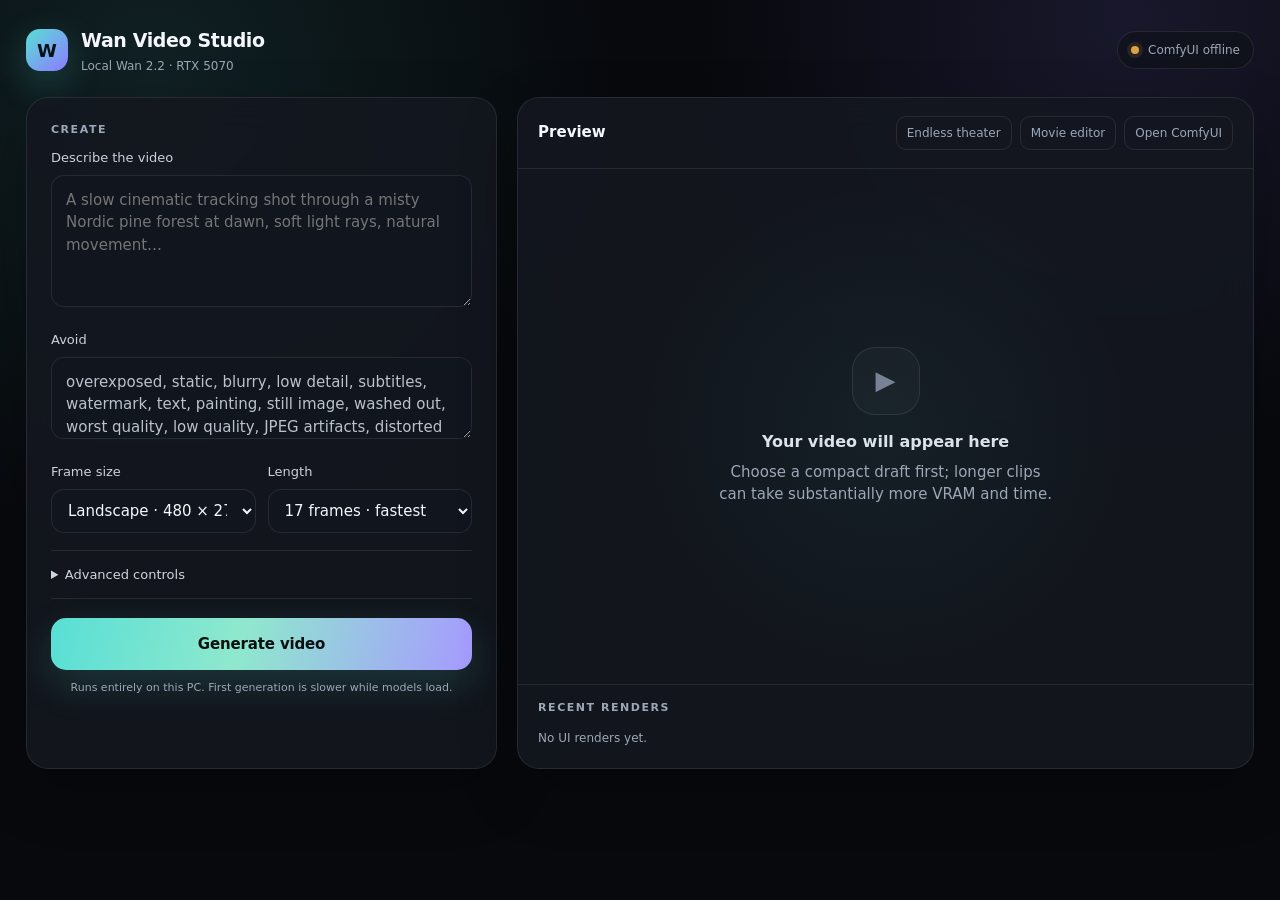
==== static/index.html @ ca015063 "Prepare Wan Video Studio for GitHub" ====
<!doctype html>
<html lang="en">
<head>
  <meta charset="utf-8">
  <meta name="viewport" content="width=device-width, initial-scale=1">
  <title>Wan Video Studio</title>
  <style>
    :root {
      color-scheme: dark;
      --bg: #07090d;
      --panel: rgba(20, 24, 32, .86);
      --panel-2: #11151d;
      --line: rgba(255,255,255,.09);
      --text: #f4f7fb;
      --muted: #9ca7b7;
      --cyan: #58dfd5;
      --purple: #8d7cff;
      --danger: #ff6f7d;
      --radius: 22px;
    }
    * { box-sizing: border-box; }
    body {
      margin: 0;
      min-height: 100vh;
      background:
        radial-gradient(circle at 12% 8%, rgba(88,223,213,.11), transparent 29rem),
        radial-gradient(circle at 88% 2%, rgba(141,124,255,.13), transparent 27rem),
        var(--bg);
      color: var(--text);
      font: 15px/1.5 Inter, ui-sans-serif, system-ui, -apple-system, BlinkMacSystemFont, "Segoe UI", sans-serif;
    }
    button, textarea, input, select { font: inherit; }
    .shell { max-width: 1400px; margin: 0 auto; padding: 26px; }
    header { display: flex; justify-content: space-between; align-items: center; gap: 20px; margin-bottom: 22px; }
    .brand { display: flex; align-items: center; gap: 13px; }
    .mark {
      width: 42px; height: 42px; border-radius: 14px;
      background: linear-gradient(135deg, var(--cyan), var(--purple));
      box-shadow: 0 12px 36px rgba(88,223,213,.22);
      display: grid; place-items: center; color: #071014; font-weight: 900; font-size: 18px;
    }
    h1 { font-size: 19px; margin: 0; letter-spacing: -.02em; }
    .subtitle { color: var(--muted); font-size: 12px; margin-top: 2px; }
    .status { display: flex; align-items: center; gap: 9px; padding: 9px 13px; border: 1px solid var(--line); background: rgba(15,18,25,.7); border-radius: 999px; color: var(--muted); font-size: 12px; }
    .dot { width: 8px; height: 8px; border-radius: 50%; background: #d9a441; box-shadow: 0 0 0 4px rgba(217,164,65,.12); }
    .status.ready .dot { background: var(--cyan); box-shadow: 0 0 0 4px rgba(88,223,213,.12); }
    .grid { display: grid; grid-template-columns: minmax(320px, .78fr) minmax(480px, 1.22fr); gap: 20px; }
    .card { border: 1px solid var(--line); background: var(--panel); backdrop-filter: blur(18px); border-radius: var(--radius); box-shadow: 0 22px 60px rgba(0,0,0,.24); }
    .controls { padding: 24px; }
    .section-label { color: var(--muted); font-size: 11px; text-transform: uppercase; letter-spacing: .14em; font-weight: 700; margin-bottom: 10px; }
    label { display: block; color: #cbd2dc; font-size: 13px; margin-bottom: 7px; }
    textarea, input, select {
      width: 100%; color: var(--text); background: var(--panel-2); border: 1px solid var(--line); border-radius: 13px; outline: none; transition: border .18s, box-shadow .18s;
    }
    textarea:focus, input:focus, select:focus { border-color: rgba(88,223,213,.65); box-shadow: 0 0 0 3px rgba(88,223,213,.08); }
    textarea { resize: vertical; min-height: 132px; padding: 13px 14px; }
    textarea.negative { min-height: 82px; color: #bac2ce; }
    input, select { height: 44px; padding: 0 12px; }
    .field { margin-bottom: 17px; }
    .two { display: grid; grid-template-columns: 1fr 1fr; gap: 12px; }
    .three { display: grid; grid-template-columns: repeat(3, 1fr); gap: 10px; }
    details { margin: 2px 0 19px; border-top: 1px solid var(--line); border-bottom: 1px solid var(--line); padding: 14px 0; }
    summary { color: #cfd6df; cursor: pointer; user-select: none; font-size: 13px; }
    details .advanced { padding-top: 15px; }
    .seed-wrap { display: grid; grid-template-columns: 1fr auto; gap: 8px; }
    .icon-button { border: 1px solid var(--line); background: var(--panel-2); color: var(--muted); border-radius: 12px; padding: 0 13px; cursor: pointer; }
    .generate {
      width: 100%; height: 52px; border: 0; border-radius: 15px; cursor: pointer; color: #071011; font-weight: 800; letter-spacing: -.01em;
      background: linear-gradient(105deg, var(--cyan), #8fe8cd 45%, #a69aff);
      box-shadow: 0 14px 38px rgba(88,223,213,.17); transition: transform .15s, opacity .15s;
    }
    .generate:hover { transform: translateY(-1px); }
    .generate:disabled { cursor: wait; opacity: .55; transform: none; }
    .hint { color: var(--muted); font-size: 11px; text-align: center; margin: 10px 0 0; }
    .stage { min-height: 672px; display: flex; flex-direction: column; overflow: hidden; }
    .stage-head { display: flex; align-items: center; justify-content: space-between; padding: 18px 20px; border-bottom: 1px solid var(--line); }
    .stage-title { font-weight: 700; }
    .stage-actions { display: flex; gap: 8px; }
    .ghost { border: 1px solid var(--line); background: transparent; color: var(--muted); border-radius: 10px; padding: 7px 10px; cursor: pointer; text-decoration: none; font-size: 12px; }
    .viewer { flex: 1; min-height: 460px; display: grid; place-items: center; padding: 24px; position: relative; background: radial-gradient(circle at center, rgba(88,223,213,.055), transparent 55%); }
    video { display: none; max-width: 100%; max-height: 540px; border-radius: 16px; background: #000; box-shadow: 0 20px 60px rgba(0,0,0,.48); }
    .empty { max-width: 340px; text-align: center; color: var(--muted); }
    .empty-icon { width: 68px; height: 68px; margin: 0 auto 15px; border-radius: 23px; display: grid; place-items: center; border: 1px solid var(--line); background: rgba(255,255,255,.025); font-size: 26px; color: #778294; }
    .empty strong { display: block; color: #dce2ea; font-size: 16px; margin-bottom: 7px; }
    .progress-panel { display: none; width: min(430px, 92%); }
    .progress-title { display: flex; justify-content: space-between; gap: 15px; margin-bottom: 11px; font-weight: 650; }
    .bar { height: 7px; background: rgba(255,255,255,.07); border-radius: 99px; overflow: hidden; }
    .bar > span { display: block; height: 100%; width: 7%; background: linear-gradient(90deg,var(--cyan),var(--purple)); border-radius: inherit; transition: width .35s; }
    .progress-copy { color: var(--muted); margin-top: 11px; font-size: 12px; }
    .error { display: none; width: min(520px, 92%); color: #ffd5d9; background: rgba(255,75,94,.09); border: 1px solid rgba(255,111,125,.25); padding: 16px; border-radius: 14px; white-space: pre-wrap; }
    .recent { border-top: 1px solid var(--line); padding: 15px 20px 18px; }
    .recent-row { display: flex; gap: 9px; overflow-x: auto; padding-bottom: 3px; }
    .recent-item { flex: 0 0 auto; max-width: 190px; border: 1px solid var(--line); background: rgba(255,255,255,.025); color: #bfc7d2; border-radius: 10px; padding: 8px 10px; cursor: pointer; font-size: 11px; overflow: hidden; text-overflow: ellipsis; white-space: nowrap; }
    .toast { position: fixed; right: 22px; bottom: 22px; max-width: 360px; padding: 12px 15px; border: 1px solid var(--line); border-radius: 12px; background: #161b24; box-shadow: 0 18px 60px #0008; transform: translateY(120px); opacity: 0; transition: .25s; }
    .toast.show { transform: translateY(0); opacity: 1; }
    @media (max-width: 900px) { .grid { grid-template-columns: 1fr; } .stage { min-height: 560px; } }
    @media (max-width: 560px) { .shell { padding: 16px; } header { align-items: flex-start; } .status { max-width: 48%; } .two, .three { grid-template-columns: 1fr; } .controls { padding: 19px; } }
  </style>
</head>
<body>
  <div class="shell">
    <header>
      <div class="brand">
        <div class="mark">W</div>
        <div><h1>Wan Video Studio</h1><div class="subtitle">Local Wan 2.2 · RTX 5070</div></div>
      </div>
      <div class="status" id="status"><span class="dot"></span><span id="statusText">Connecting…</span></div>
    </header>

    <main class="grid">
      <form class="card controls" id="form">
        <div class="section-label">Create</div>
        <div class="field">
          <label for="prompt">Describe the video</label>
          <textarea id="prompt" required placeholder="A slow cinematic tracking shot through a misty Nordic pine forest at dawn, soft light rays, natural movement…"></textarea>
        </div>
        <div class="field">
          <label for="negative">Avoid</label>
          <textarea class="negative" id="negative">overexposed, static, blurry, low detail, subtitles, watermark, text, painting, still image, washed out, worst quality, low quality, JPEG artifacts, distorted hands, malformed fingers, deformed face, fused limbs, cluttered background, NSFW</textarea>
        </div>
        <div class="two field">
          <div><label for="preset">Frame size</label><select id="preset">
            <option value="480x272">Landscape · 480 × 272</option>
            <option value="272x480">Portrait · 272 × 480</option>
            <option value="512x288">Landscape+ · 512 × 288</option>
            <option value="288x512">Portrait+ · 288 × 512</option>
            <option value="640x368">HD draft · 640 × 368</option>
            <option value="368x640">Portrait HD · 368 × 640</option>
            <option value="640x640">Square · 640 × 640</option>
          </select></div>
          <div><label for="frames">Length</label><select id="frames">
            <option value="17">17 frames · fastest</option>
            <option value="33">33 frames</option>
            <option value="49">49 frames</option>
            <option value="81">81 frames · slowest</option>
          </select></div>
        </div>
        <details>
          <summary>Advanced controls</summary>
          <div class="advanced">
            <div class="two">
              <div class="field"><label for="fps">Playback FPS</label><input id="fps" type="number" value="16" min="8" max="30"></div>
              <div class="field"><label for="seed">Seed</label><div class="seed-wrap"><input id="seed" type="number" value="-1" min="-1"><button class="icon-button" id="randomSeed" type="button" title="Use random seed">↻</button></div></div>
            </div>
            <div class="hint" style="text-align:left">The tested 4-step LightX2V sampling settings stay fixed for stability.</div>
          </div>
        </details>
        <button class="generate" id="generate" type="submit">Generate video</button>
        <p class="hint">Runs entirely on this PC. First generation is slower while models load.</p>
      </form>

      <section class="card stage">
        <div class="stage-head">
          <div class="stage-title">Preview</div>
          <div class="stage-actions"><a class="ghost" href="/theater">Endless theater</a><a class="ghost" href="/movie">Movie editor</a><a class="ghost" id="download" hidden download>Download</a><a class="ghost" href="http://127.0.0.1:8188" target="_blank">Open ComfyUI</a></div>
        </div>
        <div class="viewer">
          <div class="empty" id="empty"><div class="empty-icon">▶</div><strong>Your video will appear here</strong>Choose a compact draft first; longer clips can take substantially more VRAM and time.</div>
          <div class="progress-panel" id="progressPanel"><div class="progress-title"><span id="progressTitle">Preparing ComfyUI</span><span id="progressPercent">—</span></div><div class="bar"><span id="progressBar"></span></div><div class="progress-copy" id="progressCopy">Starting the local generation service…</div></div>
          <div class="error" id="error"></div>
          <video id="video" controls playsinline></video>
        </div>
        <div class="recent"><div class="section-label">Recent renders</div><div class="recent-row" id="recent"><span class="subtitle">No UI renders yet.</span></div></div>
      </section>
    </main>
  </div>
  <div class="toast" id="toast"></div>

  <script>
    const $ = id => document.getElementById(id);
    const clientId = crypto.randomUUID();
    let busy = false, pollTimer = null, socket = null;

    function toast(message) { const el=$('toast'); el.textContent=message; el.classList.add('show'); setTimeout(()=>el.classList.remove('show'),3000); }
    function setStatus(data) {
      const el=$('status'), text=$('statusText');
      if(data.ready){ el.classList.add('ready'); text.textContent=`${data.device || 'GPU'} · ready`; }
      else { el.classList.remove('ready'); text.textContent=data.starting?'ComfyUI starting…':'ComfyUI offline'; }
    }
    async function status() { try { setStatus(await (await fetch('/api/status')).json()); } catch { setStatus({ready:false}); } }
    function showState(kind) {
      for(const id of ['empty','progressPanel','error','video']) $(id).style.display='none';
      $(kind).style.display = kind==='video'?'block':'block';
    }
    function setProgress(title, copy, percent=null) {
      showState('progressPanel'); $('progressTitle').textContent=title; $('progressCopy').textContent=copy;
      $('progressPercent').textContent=percent==null?'—':`${Math.round(percent)}%`;
      $('progressBar').style.width=`${percent==null?8:Math.max(4,Math.min(100,percent))}%`;
    }
    function fail(message) { busy=false; $('generate').disabled=false; $('generate').textContent='Generate video'; showState('error'); $('error').textContent=message; }
    async function connectProgress(promptId) {
      if(socket) socket.close();
      const config=await (await fetch('/api/config')).json(), comfy=new URL(config.comfy_url);
      comfy.protocol=comfy.protocol==='https:'?'wss:':'ws:';
      comfy.pathname='/ws'; comfy.search=`?clientId=${clientId}`;
      socket = new WebSocket(comfy.toString());
      socket.onmessage = event => {
        if(typeof event.data !== 'string') return;
        const msg=JSON.parse(event.data), data=msg.data || {};
        if(msg.type==='progress' && data.prompt_id===promptId){ const pct=(data.value/data.max)*100; setProgress('Generating frames',`Sampling step ${data.value} of ${data.max}`,pct); }
        if(msg.type==='executing' && data.prompt_id===promptId && data.node){ setProgress('Processing video','Models are running on the RTX 5070…',null); }
        if(msg.type==='execution_error' && data.prompt_id===promptId){ fail(data.exception_message || 'ComfyUI reported an execution error.'); }
      };
    }
    async function pollJob(promptId) {
      clearTimeout(pollTimer);
      try {
        const data=await (await fetch(`/api/jobs/${promptId}`)).json();
        if(data.state==='complete'){
          const videoFile=[...(data.files||[])].reverse().find(f=>/\.(mp4|webm)$/i.test(f.filename));
          if(!videoFile) return fail('Generation completed, but no saved MP4 was reported. Check the ComfyUI output folder.');
          const url=`/api/video?path=${encodeURIComponent(videoFile.path)}`;
          $('video').src=url; $('download').href=url; $('download').hidden=false; showState('video'); $('video').play().catch(()=>{});
          busy=false; $('generate').disabled=false; $('generate').textContent='Generate another'; toast('Video finished and saved'); loadRecent(); return;
        }
        if(data.state==='failed') return fail(data.error?.exception_message || data.error?.exception_type || JSON.stringify(data.error) || 'Generation failed.');
        const label=data.state==='queued'?'Queued':'Generating video';
        setProgress(label, data.state==='queued'?'Waiting for the current ComfyUI job…':'Wan 2.2 is processing this clip…', null);
      } catch(e) { /* temporary startup gap; keep polling */ }
      pollTimer=setTimeout(()=>pollJob(promptId),2000);
    }
    async function generate(event) {
      event.preventDefault(); if(busy) return; busy=true;
      $('generate').disabled=true; $('generate').textContent='Working…'; $('download').hidden=true;
      setProgress('Preparing ComfyUI','Starting or connecting to the local generation service…',null);
      const [width,height]=$('preset').value.split('x').map(Number);
      const payload={prompt:$('prompt').value,negative:$('negative').value,width,height,frames:Number($('frames').value),fps:Number($('fps').value),seed:Number($('seed').value)};
      try {
        const response=await fetch('/api/generate',{method:'POST',headers:{'Content-Type':'application/json','X-Client-ID':clientId},body:JSON.stringify(payload)});
        const data=await response.json(); if(!response.ok) throw new Error(data.error || 'Could not queue the job.');
        $('seed').value=data.seed; connectProgress(data.prompt_id); setProgress('Queued','The generation graph was accepted by ComfyUI.',2); pollJob(data.prompt_id);
      } catch(e) { fail(e.message); }
    }
    async function loadRecent() {
      try {
        const {files}=await (await fetch('/api/recent')).json(), row=$('recent'); row.innerHTML='';
        if(!files.length){ row.innerHTML='<span class="subtitle">No UI renders yet.</span>'; return; }
        files.forEach(file=>{ const b=document.createElement('button'); b.className='recent-item'; b.textContent=file.filename; b.title=file.path; b.onclick=()=>{ const url=`/api/video?path=${encodeURIComponent(file.path)}`; $('video').src=url; $('download').href=url; $('download').hidden=false; showState('video'); }; row.appendChild(b); });
      } catch {}
    }
    $('form').addEventListener('submit',generate);
    $('randomSeed').addEventListener('click',()=>{$('seed').value=-1; toast('Next generation will use a random seed');});
    status(); setInterval(status,5000); loadRecent();
  </script>
</body>
</html>
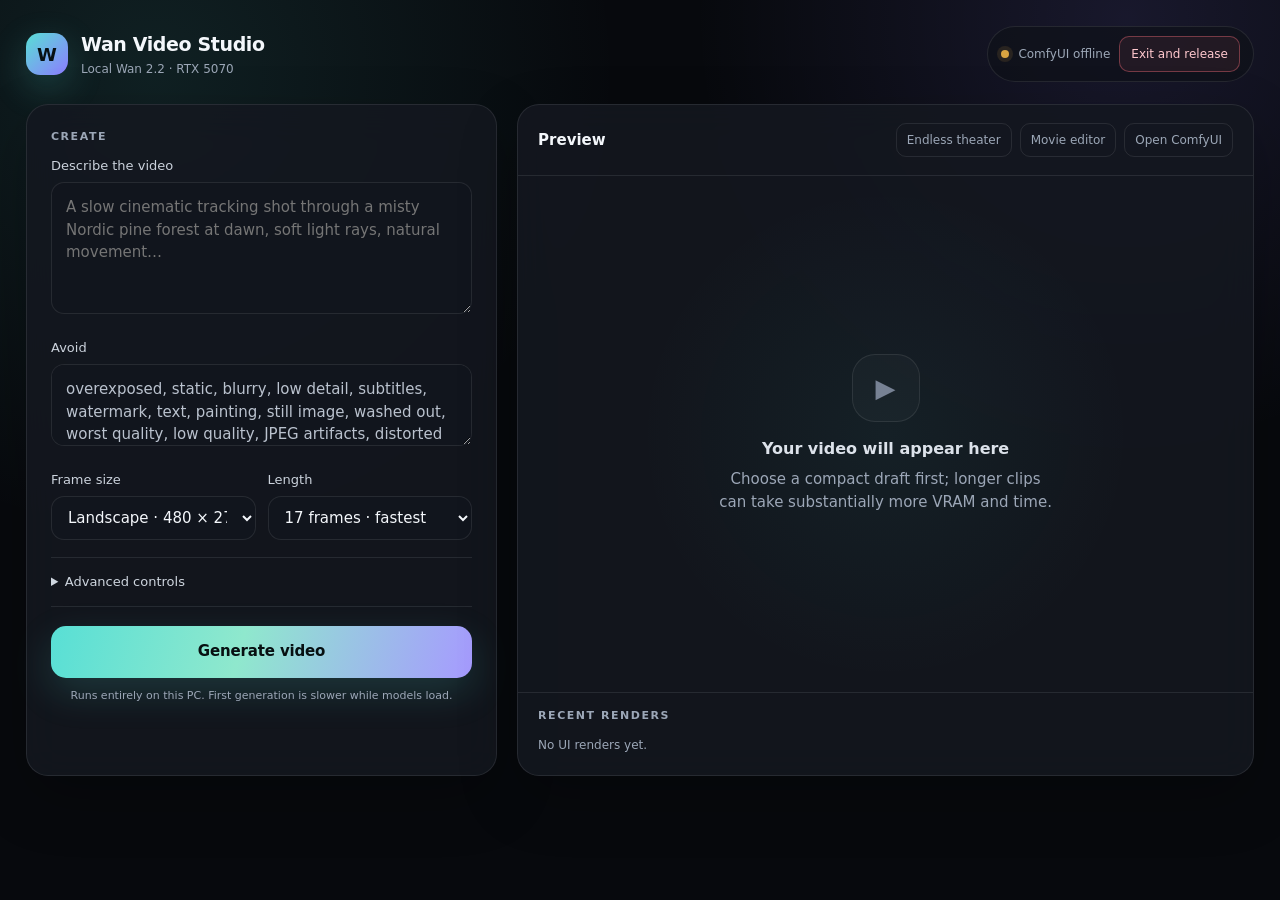
==== commit c1f7f7af: "Add one-click safe app shutdown" ====
--- a/static/index.html
+++ b/static/index.html
@@ -4,6 +4,8 @@
   <meta charset="utf-8">
   <meta name="viewport" content="width=device-width, initial-scale=1">
   <title>Wan Video Studio</title>
+  <link rel="stylesheet" href="/static/app-exit.css">
+  <script src="/static/app-exit.js" defer></script>
   <style>
     :root {
       color-scheme: dark;
--- a/static/app-exit.css
+++ b/static/app-exit.css
@@ -0,0 +1,26 @@
+.app-exit-button {
+  border: 1px solid rgba(255, 111, 125, .38);
+  background: rgba(255, 111, 125, .08);
+  color: #ffc8ce;
+  padding: 8px 11px;
+  border-radius: 10px;
+  cursor: pointer;
+  white-space: nowrap;
+}
+.app-exit-button:hover { background: rgba(255, 111, 125, .15); }
+.app-exit-button:disabled { opacity: .55; cursor: wait; }
+#appExitOverlay {
+  position: fixed;
+  inset: 0;
+  z-index: 10000;
+  display: grid;
+  place-items: center;
+  padding: 24px;
+  background: rgba(4, 6, 10, .94);
+  color: #f4f7fb;
+  text-align: center;
+  font: 15px/1.55 Inter, system-ui, "Segoe UI", sans-serif;
+}
+#appExitOverlay div { max-width: 520px; }
+#appExitOverlay strong { font-size: 20px; }
+#appExitOverlay p { color: #aab4c2; }
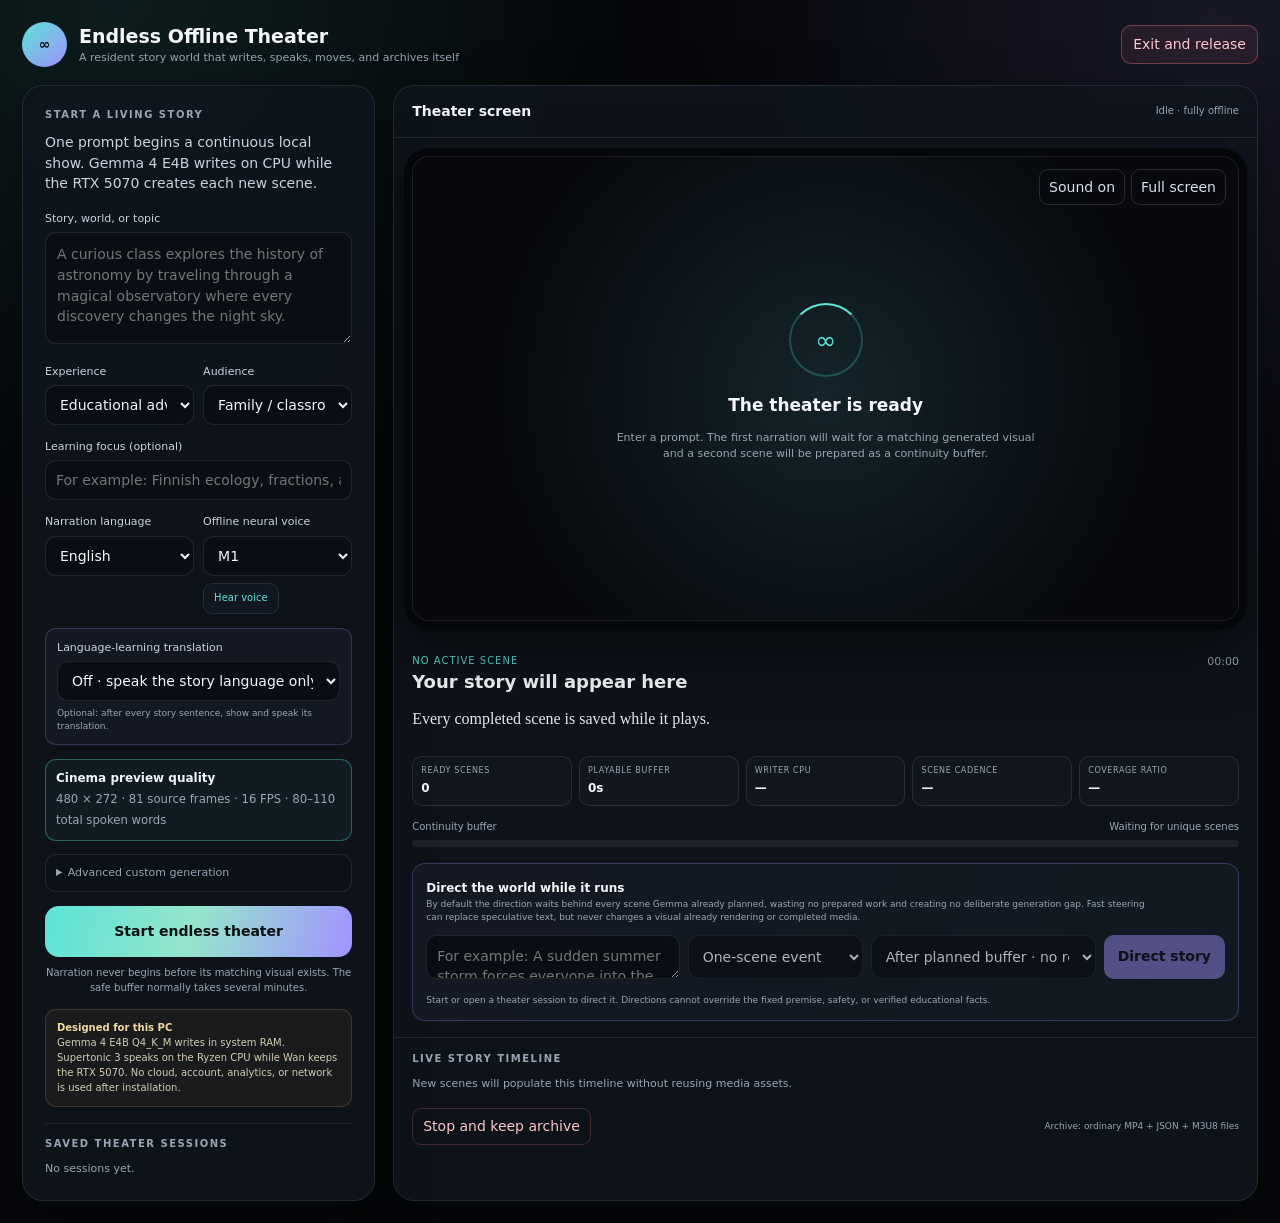
==== commit c64d5753: "refactor: remove legacy routes and serve Endless Theater as index.html" ====
--- a/static/index.html
+++ b/static/index.html
@@ -1,248 +1,99 @@
 <!doctype html>
 <html lang="en">
 <head>
-  <meta charset="utf-8">
-  <meta name="viewport" content="width=device-width, initial-scale=1">
-  <title>Wan Video Studio</title>
+  <meta charset="utf-8"><meta name="viewport" content="width=device-width,initial-scale=1">
+  <title>Endless Offline Theater</title>
   <link rel="stylesheet" href="/static/app-exit.css">
   <script src="/static/app-exit.js" defer></script>
+  <link rel="icon" href="data:image/svg+xml,<svg xmlns='http://www.w3.org/2000/svg' viewBox='0 0 64 64'><rect width='64' height='64' rx='18' fill='%235ce3d6'/><text x='32' y='45' text-anchor='middle' font-size='42'>∞</text></svg>">
   <style>
-    :root {
-      color-scheme: dark;
-      --bg: #07090d;
-      --panel: rgba(20, 24, 32, .86);
-      --panel-2: #11151d;
-      --line: rgba(255,255,255,.09);
-      --text: #f4f7fb;
-      --muted: #9ca7b7;
-      --cyan: #58dfd5;
-      --purple: #8d7cff;
-      --danger: #ff6f7d;
-      --radius: 22px;
-    }
-    * { box-sizing: border-box; }
-    body {
-      margin: 0;
-      min-height: 100vh;
-      background:
-        radial-gradient(circle at 12% 8%, rgba(88,223,213,.11), transparent 29rem),
-        radial-gradient(circle at 88% 2%, rgba(141,124,255,.13), transparent 27rem),
-        var(--bg);
-      color: var(--text);
-      font: 15px/1.5 Inter, ui-sans-serif, system-ui, -apple-system, BlinkMacSystemFont, "Segoe UI", sans-serif;
-    }
-    button, textarea, input, select { font: inherit; }
-    .shell { max-width: 1400px; margin: 0 auto; padding: 26px; }
-    header { display: flex; justify-content: space-between; align-items: center; gap: 20px; margin-bottom: 22px; }
-    .brand { display: flex; align-items: center; gap: 13px; }
-    .mark {
-      width: 42px; height: 42px; border-radius: 14px;
-      background: linear-gradient(135deg, var(--cyan), var(--purple));
-      box-shadow: 0 12px 36px rgba(88,223,213,.22);
-      display: grid; place-items: center; color: #071014; font-weight: 900; font-size: 18px;
-    }
-    h1 { font-size: 19px; margin: 0; letter-spacing: -.02em; }
-    .subtitle { color: var(--muted); font-size: 12px; margin-top: 2px; }
-    .status { display: flex; align-items: center; gap: 9px; padding: 9px 13px; border: 1px solid var(--line); background: rgba(15,18,25,.7); border-radius: 999px; color: var(--muted); font-size: 12px; }
-    .dot { width: 8px; height: 8px; border-radius: 50%; background: #d9a441; box-shadow: 0 0 0 4px rgba(217,164,65,.12); }
-    .status.ready .dot { background: var(--cyan); box-shadow: 0 0 0 4px rgba(88,223,213,.12); }
-    .grid { display: grid; grid-template-columns: minmax(320px, .78fr) minmax(480px, 1.22fr); gap: 20px; }
-    .card { border: 1px solid var(--line); background: var(--panel); backdrop-filter: blur(18px); border-radius: var(--radius); box-shadow: 0 22px 60px rgba(0,0,0,.24); }
-    .controls { padding: 24px; }
-    .section-label { color: var(--muted); font-size: 11px; text-transform: uppercase; letter-spacing: .14em; font-weight: 700; margin-bottom: 10px; }
-    label { display: block; color: #cbd2dc; font-size: 13px; margin-bottom: 7px; }
-    textarea, input, select {
-      width: 100%; color: var(--text); background: var(--panel-2); border: 1px solid var(--line); border-radius: 13px; outline: none; transition: border .18s, box-shadow .18s;
-    }
-    textarea:focus, input:focus, select:focus { border-color: rgba(88,223,213,.65); box-shadow: 0 0 0 3px rgba(88,223,213,.08); }
-    textarea { resize: vertical; min-height: 132px; padding: 13px 14px; }
-    textarea.negative { min-height: 82px; color: #bac2ce; }
-    input, select { height: 44px; padding: 0 12px; }
-    .field { margin-bottom: 17px; }
-    .two { display: grid; grid-template-columns: 1fr 1fr; gap: 12px; }
-    .three { display: grid; grid-template-columns: repeat(3, 1fr); gap: 10px; }
-    details { margin: 2px 0 19px; border-top: 1px solid var(--line); border-bottom: 1px solid var(--line); padding: 14px 0; }
-    summary { color: #cfd6df; cursor: pointer; user-select: none; font-size: 13px; }
-    details .advanced { padding-top: 15px; }
-    .seed-wrap { display: grid; grid-template-columns: 1fr auto; gap: 8px; }
-    .icon-button { border: 1px solid var(--line); background: var(--panel-2); color: var(--muted); border-radius: 12px; padding: 0 13px; cursor: pointer; }
-    .generate {
-      width: 100%; height: 52px; border: 0; border-radius: 15px; cursor: pointer; color: #071011; font-weight: 800; letter-spacing: -.01em;
-      background: linear-gradient(105deg, var(--cyan), #8fe8cd 45%, #a69aff);
-      box-shadow: 0 14px 38px rgba(88,223,213,.17); transition: transform .15s, opacity .15s;
-    }
-    .generate:hover { transform: translateY(-1px); }
-    .generate:disabled { cursor: wait; opacity: .55; transform: none; }
-    .hint { color: var(--muted); font-size: 11px; text-align: center; margin: 10px 0 0; }
-    .stage { min-height: 672px; display: flex; flex-direction: column; overflow: hidden; }
-    .stage-head { display: flex; align-items: center; justify-content: space-between; padding: 18px 20px; border-bottom: 1px solid var(--line); }
-    .stage-title { font-weight: 700; }
-    .stage-actions { display: flex; gap: 8px; }
-    .ghost { border: 1px solid var(--line); background: transparent; color: var(--muted); border-radius: 10px; padding: 7px 10px; cursor: pointer; text-decoration: none; font-size: 12px; }
-    .viewer { flex: 1; min-height: 460px; display: grid; place-items: center; padding: 24px; position: relative; background: radial-gradient(circle at center, rgba(88,223,213,.055), transparent 55%); }
-    video { display: none; max-width: 100%; max-height: 540px; border-radius: 16px; background: #000; box-shadow: 0 20px 60px rgba(0,0,0,.48); }
-    .empty { max-width: 340px; text-align: center; color: var(--muted); }
-    .empty-icon { width: 68px; height: 68px; margin: 0 auto 15px; border-radius: 23px; display: grid; place-items: center; border: 1px solid var(--line); background: rgba(255,255,255,.025); font-size: 26px; color: #778294; }
-    .empty strong { display: block; color: #dce2ea; font-size: 16px; margin-bottom: 7px; }
-    .progress-panel { display: none; width: min(430px, 92%); }
-    .progress-title { display: flex; justify-content: space-between; gap: 15px; margin-bottom: 11px; font-weight: 650; }
-    .bar { height: 7px; background: rgba(255,255,255,.07); border-radius: 99px; overflow: hidden; }
-    .bar > span { display: block; height: 100%; width: 7%; background: linear-gradient(90deg,var(--cyan),var(--purple)); border-radius: inherit; transition: width .35s; }
-    .progress-copy { color: var(--muted); margin-top: 11px; font-size: 12px; }
-    .error { display: none; width: min(520px, 92%); color: #ffd5d9; background: rgba(255,75,94,.09); border: 1px solid rgba(255,111,125,.25); padding: 16px; border-radius: 14px; white-space: pre-wrap; }
-    .recent { border-top: 1px solid var(--line); padding: 15px 20px 18px; }
-    .recent-row { display: flex; gap: 9px; overflow-x: auto; padding-bottom: 3px; }
-    .recent-item { flex: 0 0 auto; max-width: 190px; border: 1px solid var(--line); background: rgba(255,255,255,.025); color: #bfc7d2; border-radius: 10px; padding: 8px 10px; cursor: pointer; font-size: 11px; overflow: hidden; text-overflow: ellipsis; white-space: nowrap; }
-    .toast { position: fixed; right: 22px; bottom: 22px; max-width: 360px; padding: 12px 15px; border: 1px solid var(--line); border-radius: 12px; background: #161b24; box-shadow: 0 18px 60px #0008; transform: translateY(120px); opacity: 0; transition: .25s; }
-    .toast.show { transform: translateY(0); opacity: 1; }
-    @media (max-width: 900px) { .grid { grid-template-columns: 1fr; } .stage { min-height: 560px; } }
-    @media (max-width: 560px) { .shell { padding: 16px; } header { align-items: flex-start; } .status { max-width: 48%; } .two, .three { grid-template-columns: 1fr; } .controls { padding: 19px; } }
+    :root{color-scheme:dark;--bg:#05070a;--panel:#10151de8;--line:#ffffff18;--text:#f4f6f9;--muted:#99a5b4;--cyan:#5ce3d6;--violet:#a293ff;--amber:#f0c46c;--red:#ff7884;--green:#73dfaa}
+    *{box-sizing:border-box}body{margin:0;min-height:100vh;background:radial-gradient(circle at 9% 0,#5ce3d619,transparent 32rem),radial-gradient(circle at 95% 2%,#a293ff1e,transparent 34rem),var(--bg);color:var(--text);font:14px/1.48 Inter,system-ui,"Segoe UI",sans-serif}button,input,textarea,select{font:inherit}.shell{max-width:1540px;margin:auto;padding:22px}.top{display:flex;justify-content:space-between;align-items:center;margin-bottom:18px}.brand{display:flex;align-items:center;gap:12px}.mark{width:45px;height:45px;border-radius:50%;display:grid;place-items:center;background:linear-gradient(135deg,var(--cyan),var(--violet));color:#07100f;font-weight:900}.brand h1{font-size:19px;margin:0}.sub,.muted{color:var(--muted)}.sub{font-size:11px}.nav{display:flex;gap:7px}.nav a,.ghost{border:1px solid var(--line);background:#0a0e14;color:#cad2dc;padding:8px 11px;border-radius:10px;text-decoration:none;cursor:pointer}.layout{display:grid;grid-template-columns:minmax(320px,.58fr) minmax(650px,1.42fr);gap:18px}.card{border:1px solid var(--line);background:var(--panel);border-radius:21px;box-shadow:0 20px 60px #0005}.setup{padding:22px;align-self:start;position:sticky;top:16px}.eyebrow{text-transform:uppercase;letter-spacing:.15em;font-size:10px;color:var(--muted);font-weight:800;margin-bottom:9px}.intro{color:#cbd2dc;margin:0 0 17px}.field{margin-bottom:14px}label{display:block;font-size:11px;color:#ccd3dd;margin-bottom:5px}textarea,input,select{width:100%;border:1px solid var(--line);background:#0a0e14;color:var(--text);border-radius:11px;outline:none}textarea:focus,input:focus,select:focus{border-color:#5ce3d692;box-shadow:0 0 0 3px #5ce3d612}textarea{height:112px;padding:11px;resize:vertical}input,select{height:40px;padding:0 10px}.two{display:grid;grid-template-columns:1fr 1fr;gap:9px}.cinema-default{border:1px solid #5ce3d659;background:#5ce3d60b;border-radius:11px;padding:10px;margin-bottom:13px}.cinema-default b{display:block;font-size:12px}.cinema-default small{color:var(--muted)}details{border:1px solid var(--line);border-radius:11px;padding:10px;margin-bottom:14px;background:#0a0e1480}summary{cursor:pointer;font-size:11px}.advanced-grid{display:grid;grid-template-columns:1fr 1fr;gap:9px;margin-top:11px}.advanced-grid .field{margin:0}.advanced-note{grid-column:1/-1;color:var(--muted);font-size:9px}.start{height:51px;width:100%;border:0;border-radius:14px;background:linear-gradient(105deg,var(--cyan),#95e5cc 48%,var(--violet));color:#06100f;font-weight:900;cursor:pointer}.start:disabled{opacity:.45;cursor:wait}.promise{font-size:10px;color:var(--muted);text-align:center;margin:9px 0 0}.offline{margin-top:14px;padding:11px;border:1px solid #f0c46c2b;background:#f0c46c0c;border-radius:11px;color:#d3cbb6;font-size:10px}.offline b{color:#f3d99e}
+    .theater{overflow:hidden;min-height:760px}.desk{display:flex;justify-content:space-between;align-items:center;padding:15px 18px;border-bottom:1px solid var(--line)}.desk-title{font-weight:800}.machine{font-size:10px;color:var(--muted)}.screen-wrap{padding:18px}.screen{position:relative;aspect-ratio:16/9;max-height:610px;background:#000;border:1px solid #ffffff20;border-radius:17px;overflow:hidden;box-shadow:0 0 0 8px #05070a,0 25px 65px #0009}.screen video{position:absolute;inset:0;width:100%;height:100%;object-fit:contain;background:#000;opacity:0;transition:opacity .35s}.screen video.live{opacity:1}.screen::after{content:"";position:absolute;inset:0;pointer-events:none;background:linear-gradient(90deg,#0003,transparent 10%,transparent 90%,#0003)}.waiting{position:absolute;inset:0;display:grid;place-items:center;text-align:center;padding:28px;background:radial-gradient(circle,#14242a 0,#07090d 68%);z-index:3}.orb{width:74px;height:74px;margin:0 auto 16px;border-radius:50%;border:2px solid #5ce3d63d;border-top-color:var(--cyan);animation:spin 1.7s linear infinite;display:grid;place-items:center}.orb:after{content:"∞";font-size:25px;color:var(--cyan);animation:spin 1.7s linear infinite reverse}.waiting strong{font-size:17px}.waiting p{color:var(--muted);font-size:11px;max-width:430px}.resume-play{display:none;border:0;border-radius:12px;padding:10px 14px;background:var(--cyan);color:#07110f;font-weight:850;cursor:pointer;margin:11px auto}.screen-tools{position:absolute;right:12px;top:12px;z-index:4;display:flex;gap:6px}.screen-tools button{border:1px solid #ffffff22;background:#080b10c9;color:#d9e0e8;border-radius:9px;padding:7px 9px;cursor:pointer}.now{padding:15px 18px 4px}.now-top{display:flex;justify-content:space-between;gap:12px;align-items:flex-start}.now h2{font-size:18px;margin:0}.scene-no{font-size:10px;color:var(--cyan);text-transform:uppercase;letter-spacing:.1em}.narration{font:16px/1.6 Georgia,serif;color:#e6e9ee;margin:11px 0 6px;max-height:105px;overflow:auto}.learning{font-size:11px;color:#c9bc91;padding-left:9px;border-left:2px solid #f0c46c66}.telemetry{display:grid;grid-template-columns:repeat(5,1fr);gap:7px;padding:14px 18px}.metric{border:1px solid var(--line);background:#ffffff05;border-radius:10px;padding:8px}.metric small{display:block;color:var(--muted);font-size:8px;text-transform:uppercase;letter-spacing:.08em}.metric b{font-size:12px}.buffer{padding:0 18px 16px}.buffer-top{display:flex;justify-content:space-between;font-size:10px;color:var(--muted);margin-bottom:5px}.rail{height:7px;background:#ffffff10;border-radius:10px;overflow:hidden}.rail span{display:block;width:0;height:100%;background:linear-gradient(90deg,var(--red),var(--amber),var(--green));transition:width .4s}.queue{border-top:1px solid var(--line);padding:14px 18px 18px}.queue-list{display:flex;gap:7px;overflow:auto;padding-bottom:4px}.scene-chip{min-width:155px;border:1px solid var(--line);background:#ffffff05;border-radius:10px;padding:8px}.scene-chip.current{border-color:#5ce3d66d}.scene-chip b{display:block;font-size:10px}.scene-chip small{color:var(--muted);font-size:9px}.actions{display:flex;justify-content:space-between;align-items:center;gap:10px;margin-top:12px}.danger{border:1px solid #ff78843b;background:transparent;color:#ffc4c9;border-radius:9px;padding:7px 10px;cursor:pointer}.archive{font-size:9px;color:var(--muted)}.recent{margin-top:16px;border-top:1px solid var(--line);padding-top:13px}.recent-list{display:grid;gap:6px}.job{display:flex;justify-content:space-between;align-items:center;gap:8px;border:1px solid var(--line);background:#ffffff05;border-radius:9px;padding:8px}.job b{font-size:10px}.job small{display:block;color:var(--muted);font-size:8px}.job button{border:0;background:none;color:var(--cyan);font-size:9px;cursor:pointer}.toast{position:fixed;right:18px;bottom:18px;background:#171c24;border:1px solid var(--line);padding:10px 13px;border-radius:10px;opacity:0;transform:translateY(60px);transition:.2s}.toast.show{opacity:1;transform:none}@keyframes spin{to{transform:rotate(360deg)}}
+    @media(max-width:1030px){.layout{grid-template-columns:1fr}.setup{position:static}.theater{min-height:600px}}@media(max-width:650px){.shell{padding:12px}.two,.telemetry{grid-template-columns:1fr 1fr}.nav a:nth-child(1){display:none}.setup{padding:17px}.screen-wrap{padding:10px}.now,.telemetry,.buffer,.queue{padding-inline:12px}.narration{font-size:14px}}
+    .voice-test{display:flex;align-items:center;gap:7px;margin-top:7px}.voice-test button{border:1px solid var(--line);background:#111822;color:var(--cyan);border-radius:9px;padding:7px 10px;cursor:pointer;font-size:10px}.voice-test audio{height:30px;max-width:180px}.learning a{color:#f0c46c;margin-left:6px}
+    .language-learning{border:1px solid #a293ff3d;background:#a293ff0a;border-radius:11px;padding:11px}.field-note{display:block;color:var(--muted);font-size:9px;margin-top:6px}.sentence-pair{padding:8px 0;border-bottom:1px solid #ffffff0e}.sentence-pair:last-child{border:0}.sentence-line{display:grid;grid-template-columns:72px 1fr;gap:8px;align-items:start}.sentence-tag{font:700 8px/1.7 Inter,system-ui,sans-serif;text-transform:uppercase;letter-spacing:.08em;color:var(--muted)}.sentence-translation{color:#aeece5;margin-top:3px}.narration.bilingual{max-height:190px}
+    .live-control{margin:0 18px 16px;padding:13px;border:1px solid #a293ff45;background:linear-gradient(120deg,#a293ff0c,#5ce3d608);border-radius:13px}.live-head{display:flex;justify-content:space-between;gap:14px;align-items:start}.live-head b{font-size:12px}.live-head small{display:block;color:var(--muted);font-size:9px;max-width:720px}.live-compose{display:grid;grid-template-columns:minmax(220px,1fr) 175px 225px auto;gap:8px;margin-top:10px}.live-compose textarea{height:44px;min-height:44px;padding:10px}.live-compose select{height:44px}.live-send{border:0;border-radius:10px;padding:0 14px;background:var(--violet);color:#090715;font-weight:850;cursor:pointer}.live-send:disabled{opacity:.45}.directive-list{display:flex;flex-wrap:wrap;gap:6px;margin-top:8px}.directive{display:flex;align-items:center;gap:7px;border:1px solid var(--line);background:#080c12;border-radius:9px;padding:6px 8px;font-size:9px}.directive em{color:var(--cyan);font-style:normal;text-transform:uppercase;letter-spacing:.06em}.directive button{border:0;background:none;color:var(--red);cursor:pointer;padding:0}.live-effect{color:var(--muted);font-size:9px;margin-top:7px}@media(max-width:1100px){.live-compose{grid-template-columns:1fr 1fr}.live-send{height:42px}}@media(max-width:760px){.live-compose{grid-template-columns:1fr}.live-control{margin-inline:12px}}
   </style>
-</head>
 <body>
-  <div class="shell">
-    <header>
-      <div class="brand">
-        <div class="mark">W</div>
-        <div><h1>Wan Video Studio</h1><div class="subtitle">Local Wan 2.2 · RTX 5070</div></div>
-      </div>
-      <div class="status" id="status"><span class="dot"></span><span id="statusText">Connecting…</span></div>
-    </header>
+<div class="shell">
+  <header class="top"><div class="brand"><div class="mark">∞</div><div><h1>Endless Offline Theater</h1><div class="sub">A resident story world that writes, speaks, moves, and archives itself</div></div></div><nav class="nav"></nav></header>
+  <main class="layout">
+    <form class="card setup" id="setup">
+      <div class="eyebrow">Start a living story</div><p class="intro" id="experienceIntro">One prompt begins a continuous local show. Gemma 4 E4B writes on CPU while the RTX 5070 creates each new scene.</p>
+      <div class="field"><label for="prompt" id="promptLabel">Story, world, or topic</label><textarea id="prompt" required placeholder="A curious class explores the history of astronomy by traveling through a magical observatory where every discovery changes the night sky."></textarea></div>
+      <div class="two field"><div><label for="mode">Experience</label><select id="mode"><option value="edutainment" selected>Educational adventure</option><option value="dream">Endless dream</option><option value="interactive">Interactive character show</option><option value="story">Pure story</option><option value="lesson">Story-led lesson</option></select></div><div><label for="audience">Audience</label><select id="audience"><option value="young">Young learners</option><option value="family" selected>Family / classroom</option><option value="teen">Teen</option><option value="adult">Adult</option></select></div></div>
+      <div class="field" id="learningField"><label for="learning">Learning focus (optional)</label><input id="learning" placeholder="For example: Finnish ecology, fractions, ancient Egypt"></div>
+      <div class="two field"><div><label for="language">Narration language</label><select id="language"><option value="en" selected>English</option><option value="fi">Finnish · suomi</option><option value="sv">Swedish · svenska</option><option value="de">German · Deutsch</option><option value="fr">French · français</option><option value="es">Spanish · español</option><option value="it">Italian · italiano</option><option value="pt">Portuguese · português</option><option value="nl">Dutch · Nederlands</option><option value="da">Danish · dansk</option><option value="et">Estonian · eesti</option><option value="lv">Latvian · latviešu</option><option value="lt">Lithuanian · lietuvių</option><option value="pl">Polish · polski</option><option value="cs">Czech · čeština</option><option value="sk">Slovak · slovenčina</option><option value="sl">Slovenian · slovenščina</option><option value="hr">Croatian · hrvatski</option><option value="hu">Hungarian · magyar</option><option value="ro">Romanian · română</option><option value="bg">Bulgarian · български</option><option value="el">Greek · ελληνικά</option><option value="ru">Russian · русский</option><option value="uk">Ukrainian · українська</option><option value="tr">Turkish · Türkçe</option><option value="ar">Arabic · العربية</option><option value="hi">Hindi · हिन्दी</option><option value="id">Indonesian · Bahasa Indonesia</option><option value="vi">Vietnamese · Tiếng Việt</option><option value="ja">Japanese · 日本語</option><option value="ko">Korean · 한국어</option><option value="na">Automatic / other</option></select></div><div><label for="voice">Offline neural voice</label><select id="voice"><option value="M1" selected>M1</option><option value="M2">M2</option><option value="M3">M3</option><option value="M4">M4</option><option value="M5">M5</option><option value="F1">F1</option><option value="F2">F2</option><option value="F3">F3</option><option value="F4">F4</option><option value="F5">F5</option></select><div class="voice-test"><button id="previewVoice" type="button">Hear voice</button><audio id="voiceSample" controls hidden></audio></div></div></div>
+      <div class="field language-learning"><label for="translationLanguage">Language-learning translation</label><select id="translationLanguage"><option value="">Off · speak the story language only</option></select><small class="field-note" id="translationNote">Optional: after every story sentence, show and speak its translation.</small></div>
+      <div class="cinema-default"><b>Cinema preview quality</b><small>480 × 272 · 81 source frames · 16 FPS · 80–110 total spoken words</small></div>
+      <details><summary class="muted">Advanced custom generation</summary><div class="advanced-grid">
+        <div class="field"><label for="qualityWidth">Width</label><input id="qualityWidth" type="number" min="192" max="832" step="16" value="480"></div>
+        <div class="field"><label for="qualityHeight">Height</label><input id="qualityHeight" type="number" min="192" max="832" step="16" value="272"></div>
+        <div class="field"><label for="qualityFrames">Source frames</label><input id="qualityFrames" type="number" min="9" max="81" step="4" value="81"></div>
+        <div class="field"><label for="qualityFps">Playback FPS</label><input id="qualityFps" type="number" min="1" max="60" step="1" value="16"></div>
+        <div class="field"><label for="minWords">Minimum total spoken words</label><input id="minWords" type="number" min="30" max="1200" step="10" value="80"></div>
+        <div class="field"><label for="maxWords">Maximum total spoken words</label><input id="maxWords" type="number" min="30" max="2400" step="10" value="110"></div>
+        <div class="field"><label for="maxSlow">Maximum slow-motion</label><input id="maxSlow" type="number" min="1" max="20" step="0.5" value="8"></div>
+        <div class="field"><label for="contextCompactionScenes">Context compaction interval (scenes)</label><input id="contextCompactionScenes" type="number" min="0" max="200" step="5" value="30"><small class="field-note">0 disables interval compaction. Adaptive GPU refills always compact.</small></div>
+        <div class="field"><label for="seed">World seed (-1 chooses one)</label><input id="seed" type="number" min="-1" value="-1"></div>
+        <div class="advanced-note">Width and height must be multiples of 16. Frames must be 9-81 and follow 4n+1. The word budget is per clip and covers original plus translated speech. Context compaction preserves structured continuity while shortening the rolling summary.</div>
+      </div></details>
+      <button class="start" id="start" type="submit">Start endless theater</button><p class="promise">Narration never begins before its matching visual exists. The safe buffer normally takes several minutes.</p>
+      <div class="offline"><b>Designed for this PC</b><br>Gemma 4 E4B Q4_K_M writes in system RAM. Supertonic 3 speaks on the Ryzen CPU while Wan keeps the RTX 5070. No cloud, account, analytics, or network is used after installation.</div>
+      <section class="recent"><div class="eyebrow">Saved theater sessions</div><div class="recent-list" id="recent"><span class="sub">No sessions yet.</span></div></section>
+    </form>
 
-    <main class="grid">
-      <form class="card controls" id="form">
-        <div class="section-label">Create</div>
-        <div class="field">
-          <label for="prompt">Describe the video</label>
-          <textarea id="prompt" required placeholder="A slow cinematic tracking shot through a misty Nordic pine forest at dawn, soft light rays, natural movement…"></textarea>
-        </div>
-        <div class="field">
-          <label for="negative">Avoid</label>
-          <textarea class="negative" id="negative">overexposed, static, blurry, low detail, subtitles, watermark, text, painting, still image, washed out, worst quality, low quality, JPEG artifacts, distorted hands, malformed fingers, deformed face, fused limbs, cluttered background, NSFW</textarea>
-        </div>
-        <div class="two field">
-          <div><label for="preset">Frame size</label><select id="preset">
-            <option value="480x272">Landscape · 480 × 272</option>
-            <option value="272x480">Portrait · 272 × 480</option>
-            <option value="512x288">Landscape+ · 512 × 288</option>
-            <option value="288x512">Portrait+ · 288 × 512</option>
-            <option value="640x368">HD draft · 640 × 368</option>
-            <option value="368x640">Portrait HD · 368 × 640</option>
-            <option value="640x640">Square · 640 × 640</option>
-          </select></div>
-          <div><label for="frames">Length</label><select id="frames">
-            <option value="17">17 frames · fastest</option>
-            <option value="33">33 frames</option>
-            <option value="49">49 frames</option>
-            <option value="81">81 frames · slowest</option>
-          </select></div>
-        </div>
-        <details>
-          <summary>Advanced controls</summary>
-          <div class="advanced">
-            <div class="two">
-              <div class="field"><label for="fps">Playback FPS</label><input id="fps" type="number" value="16" min="8" max="30"></div>
-              <div class="field"><label for="seed">Seed</label><div class="seed-wrap"><input id="seed" type="number" value="-1" min="-1"><button class="icon-button" id="randomSeed" type="button" title="Use random seed">↻</button></div></div>
-            </div>
-            <div class="hint" style="text-align:left">The tested 4-step LightX2V sampling settings stay fixed for stability.</div>
-          </div>
-        </details>
-        <button class="generate" id="generate" type="submit">Generate video</button>
-        <p class="hint">Runs entirely on this PC. First generation is slower while models load.</p>
-      </form>
-
-      <section class="card stage">
-        <div class="stage-head">
-          <div class="stage-title">Preview</div>
-          <div class="stage-actions"><a class="ghost" href="/theater">Endless theater</a><a class="ghost" href="/movie">Movie editor</a><a class="ghost" id="download" hidden download>Download</a><a class="ghost" href="http://127.0.0.1:8188" target="_blank">Open ComfyUI</a></div>
-        </div>
-        <div class="viewer">
-          <div class="empty" id="empty"><div class="empty-icon">▶</div><strong>Your video will appear here</strong>Choose a compact draft first; longer clips can take substantially more VRAM and time.</div>
-          <div class="progress-panel" id="progressPanel"><div class="progress-title"><span id="progressTitle">Preparing ComfyUI</span><span id="progressPercent">—</span></div><div class="bar"><span id="progressBar"></span></div><div class="progress-copy" id="progressCopy">Starting the local generation service…</div></div>
-          <div class="error" id="error"></div>
-          <video id="video" controls playsinline></video>
-        </div>
-        <div class="recent"><div class="section-label">Recent renders</div><div class="recent-row" id="recent"><span class="subtitle">No UI renders yet.</span></div></div>
-      </section>
-    </main>
-  </div>
-  <div class="toast" id="toast"></div>
-
-  <script>
-    const $ = id => document.getElementById(id);
-    const clientId = crypto.randomUUID();
-    let busy = false, pollTimer = null, socket = null;
-
-    function toast(message) { const el=$('toast'); el.textContent=message; el.classList.add('show'); setTimeout(()=>el.classList.remove('show'),3000); }
-    function setStatus(data) {
-      const el=$('status'), text=$('statusText');
-      if(data.ready){ el.classList.add('ready'); text.textContent=`${data.device || 'GPU'} · ready`; }
-      else { el.classList.remove('ready'); text.textContent=data.starting?'ComfyUI starting…':'ComfyUI offline'; }
-    }
-    async function status() { try { setStatus(await (await fetch('/api/status')).json()); } catch { setStatus({ready:false}); } }
-    function showState(kind) {
-      for(const id of ['empty','progressPanel','error','video']) $(id).style.display='none';
-      $(kind).style.display = kind==='video'?'block':'block';
-    }
-    function setProgress(title, copy, percent=null) {
-      showState('progressPanel'); $('progressTitle').textContent=title; $('progressCopy').textContent=copy;
-      $('progressPercent').textContent=percent==null?'—':`${Math.round(percent)}%`;
-      $('progressBar').style.width=`${percent==null?8:Math.max(4,Math.min(100,percent))}%`;
-    }
-    function fail(message) { busy=false; $('generate').disabled=false; $('generate').textContent='Generate video'; showState('error'); $('error').textContent=message; }
-    async function connectProgress(promptId) {
-      if(socket) socket.close();
-      const config=await (await fetch('/api/config')).json(), comfy=new URL(config.comfy_url);
-      comfy.protocol=comfy.protocol==='https:'?'wss:':'ws:';
-      comfy.pathname='/ws'; comfy.search=`?clientId=${clientId}`;
-      socket = new WebSocket(comfy.toString());
-      socket.onmessage = event => {
-        if(typeof event.data !== 'string') return;
-        const msg=JSON.parse(event.data), data=msg.data || {};
-        if(msg.type==='progress' && data.prompt_id===promptId){ const pct=(data.value/data.max)*100; setProgress('Generating frames',`Sampling step ${data.value} of ${data.max}`,pct); }
-        if(msg.type==='executing' && data.prompt_id===promptId && data.node){ setProgress('Processing video','Models are running on the RTX 5070…',null); }
-        if(msg.type==='execution_error' && data.prompt_id===promptId){ fail(data.exception_message || 'ComfyUI reported an execution error.'); }
-      };
-    }
-    async function pollJob(promptId) {
-      clearTimeout(pollTimer);
-      try {
-        const data=await (await fetch(`/api/jobs/${promptId}`)).json();
-        if(data.state==='complete'){
-          const videoFile=[...(data.files||[])].reverse().find(f=>/\.(mp4|webm)$/i.test(f.filename));
-          if(!videoFile) return fail('Generation completed, but no saved MP4 was reported. Check the ComfyUI output folder.');
-          const url=`/api/video?path=${encodeURIComponent(videoFile.path)}`;
-          $('video').src=url; $('download').href=url; $('download').hidden=false; showState('video'); $('video').play().catch(()=>{});
-          busy=false; $('generate').disabled=false; $('generate').textContent='Generate another'; toast('Video finished and saved'); loadRecent(); return;
-        }
-        if(data.state==='failed') return fail(data.error?.exception_message || data.error?.exception_type || JSON.stringify(data.error) || 'Generation failed.');
-        const label=data.state==='queued'?'Queued':'Generating video';
-        setProgress(label, data.state==='queued'?'Waiting for the current ComfyUI job…':'Wan 2.2 is processing this clip…', null);
-      } catch(e) { /* temporary startup gap; keep polling */ }
-      pollTimer=setTimeout(()=>pollJob(promptId),2000);
-    }
-    async function generate(event) {
-      event.preventDefault(); if(busy) return; busy=true;
-      $('generate').disabled=true; $('generate').textContent='Working…'; $('download').hidden=true;
-      setProgress('Preparing ComfyUI','Starting or connecting to the local generation service…',null);
-      const [width,height]=$('preset').value.split('x').map(Number);
-      const payload={prompt:$('prompt').value,negative:$('negative').value,width,height,frames:Number($('frames').value),fps:Number($('fps').value),seed:Number($('seed').value)};
-      try {
-        const response=await fetch('/api/generate',{method:'POST',headers:{'Content-Type':'application/json','X-Client-ID':clientId},body:JSON.stringify(payload)});
-        const data=await response.json(); if(!response.ok) throw new Error(data.error || 'Could not queue the job.');
-        $('seed').value=data.seed; connectProgress(data.prompt_id); setProgress('Queued','The generation graph was accepted by ComfyUI.',2); pollJob(data.prompt_id);
-      } catch(e) { fail(e.message); }
-    }
-    async function loadRecent() {
-      try {
-        const {files}=await (await fetch('/api/recent')).json(), row=$('recent'); row.innerHTML='';
-        if(!files.length){ row.innerHTML='<span class="subtitle">No UI renders yet.</span>'; return; }
-        files.forEach(file=>{ const b=document.createElement('button'); b.className='recent-item'; b.textContent=file.filename; b.title=file.path; b.onclick=()=>{ const url=`/api/video?path=${encodeURIComponent(file.path)}`; $('video').src=url; $('download').href=url; $('download').hidden=false; showState('video'); }; row.appendChild(b); });
-      } catch {}
-    }
-    $('form').addEventListener('submit',generate);
-    $('randomSeed').addEventListener('click',()=>{$('seed').value=-1; toast('Next generation will use a random seed');});
-    status(); setInterval(status,5000); loadRecent();
-  </script>
-</body>
-</html>
+    <section class="card theater">
+      <div class="desk"><div class="desk-title" id="deskTitle">Theater screen</div><div class="machine" id="machine">Idle · fully offline</div></div>
+      <div class="screen-wrap"><div class="screen" id="screen">
+        <video id="playerA" playsinline preload="auto"></video><video id="playerB" playsinline preload="auto"></video>
+        <div class="screen-tools"><button id="mute" type="button">Sound on</button><button id="fullscreen" type="button">Full screen</button></div>
+        <div class="waiting" id="waiting"><div><div class="orb"></div><strong id="waitTitle">The theater is ready</strong><p id="waitText">Enter a prompt. The first narration will wait for a matching generated visual and a second scene will be prepared as a continuity buffer.</p><button class="resume-play" id="resumePlay" type="button">Begin playback</button></div></div>
+      </div></div>
+      <section class="now"><div class="now-top"><div><div class="scene-no" id="sceneNo">No active scene</div><h2 id="sceneTitle">Your story will appear here</h2></div><span class="sub" id="clock">00:00</span></div><div class="narration" id="narration">Every completed scene is saved while it plays.</div><div class="learning" id="learningPoint" hidden></div></section>
+      <section class="telemetry"><div class="metric"><small>Ready scenes</small><b id="readyCount">0</b></div><div class="metric"><small>Playable buffer</small><b id="bufferTime">0s</b></div><div class="metric"><small>Writer CPU</small><b id="plannerSpeed">—</b></div><div class="metric"><small>Scene cadence</small><b id="productionTime">—</b></div><div class="metric"><small>Coverage ratio</small><b id="coverage">—</b></div></section>
+      <section class="buffer"><div class="buffer-top"><span>Continuity buffer</span><span id="bufferHealth">Waiting for unique scenes</span></div><div class="rail"><span id="bufferBar"></span></div></section>
+      <section class="live-control"><div class="live-head"><div><b id="liveControlTitle">Direct the world while it runs</b><small id="liveControlHelp">By default the direction waits behind every scene Gemma already planned, wasting no prepared work and creating no deliberate generation gap. Fast steering can replace speculative text, but never changes a visual already rendering or completed media.</small></div></div><div class="live-compose"><textarea id="liveText" maxlength="500" disabled placeholder="For example: A sudden summer storm forces everyone into the old lighthouse."></textarea><select id="liveScope" disabled><option value="audience_message" hidden disabled>Chat message to host</option><option value="next_scene">One-scene event</option><option value="persistent">Persistent world rule</option></select><select id="liveDelivery" disabled><option value="after_buffer">After planned buffer · no replan</option><option value="next_unrendered">Next unrendered · replace plans</option></select><button class="live-send" id="liveSend" type="button" disabled>Direct story</button></div><div class="directive-list" id="directiveList"></div><div class="live-effect" id="liveEffect">Start or open a theater session to direct it. Directions cannot override the fixed premise, safety, or verified educational facts.</div></section>
+      <section class="queue"><div class="eyebrow">Live story timeline</div><div class="queue-list" id="queue"><span class="sub">New scenes will populate this timeline without reusing media assets.</span></div><div class="actions"><div><button class="danger" id="stop" type="button" disabled>Stop and keep archive</button><button class="ghost" id="continueStory" type="button" hidden>Continue generating</button></div><div class="archive" id="archive">Archive: ordinary MP4 + JSON + M3U8 files</div></div></section>
+    </section>
+  </main>
+</div><div class="toast" id="toast"></div>
+<script>
+const $=id=>document.getElementById(id);let activeId=null,state=null,pollTimer=null,currentIndex=-1,front='A',playbackStarted=false,userMuted=false,lastSegmentCount=0;
+let directiveRequestInFlight=false;
+const players={A:$('playerA'),B:$('playerB')};
+function toast(text){$('toast').textContent=text;$('toast').classList.add('show');setTimeout(()=>$('toast').classList.remove('show'),2600)}
+function esc(s){const d=document.createElement('div');d.textContent=s??'';return d.innerHTML}
+function fmt(seconds){seconds=Math.max(0,Math.round(seconds||0));const m=Math.floor(seconds/60),s=seconds%60;return m?`${m}m ${s}s`:`${s}s`}
+function mediaUrl(path){return `/api/video?path=${encodeURIComponent(path)}`}
+function populateTranslationLanguages(){const target=$('translationLanguage');[...$('language').options].filter(option=>option.value&&option.value!=='na').forEach(option=>{const copy=document.createElement('option');copy.value=option.value;copy.textContent=option.textContent;target.appendChild(copy)});syncTranslationLanguages()}
+function syncTranslationLanguages(){const source=$('language').value,target=$('translationLanguage');[...target.options].forEach(option=>option.disabled=Boolean(option.value&&option.value===source));if(target.value===source)target.value='';const active=target.options[target.selectedIndex];$('translationNote').textContent=target.value?`Each ${$('language').options[$('language').selectedIndex].textContent} sentence will be shown and spoken first, followed by ${active.textContent}. The total speech budget stays unchanged.`:'Optional: after every story sentence, show and speak its translation.'}
+function syncLiveExperience(mode){const interactive=mode==='interactive',dream=mode==='dream',chat=[...$('liveScope').options].find(option=>option.value==='audience_message'),wasDisabled=chat.disabled;chat.hidden=!interactive;chat.disabled=!interactive;if(interactive&&wasDisabled)$('liveScope').value='audience_message';if(!interactive&&$('liveScope').value==='audience_message')$('liveScope').value='next_scene';$('liveControlTitle').textContent=interactive?'Chat with the character or decide what happens':dream?'Whisper into the dream':'Direct the world while it runs';$('liveControlHelp').textContent=interactive?'Type to the recurring host, decide a later moment, or set a persistent show rule. Delayed chat preserves every prepared scene. The host answers aloud when its reserved scene arrives; language-learning translation remains original then translated.':dream?'Add another image or feeling. It enters as a later association without cancelling prepared scenes or turning the dream into a factual explanation.':'By default the direction waits behind every scene Gemma already planned, wasting no prepared work and creating no deliberate generation gap. Fast steering can replace speculative text, but never changes a visual already rendering or completed media.';$('liveText').placeholder=interactive?'For example: What surprised you most today?':dream?'For example: warm rain': 'For example: A sudden summer storm forces everyone into the old lighthouse.';$('liveSend').textContent=interactive?'Send to character':dream?'Whisper':'Direct story';if(!activeId)$('liveEffect').textContent=dream?'Start a dream to add delayed associations. Whispers never add encyclopedia grounding.':'Start or open a theater session to direct it. Directions cannot override the fixed premise, safety, or verified educational facts.'}
+function syncExperienceSetup(){const mode=$('mode').value,interactive=mode==='interactive',dream=mode==='dream';$('promptLabel').textContent=interactive?'Character, setting, and ongoing activity':dream?'Dream seed · one word is enough':'Story, world, or topic';$('prompt').placeholder=interactive?'A friendly night-shift lighthouse keeper restores old instruments, tells stories about the coast, and lets delayed viewer messages shape the evening.':dream?'Velvet':'A curious class explores the history of astronomy by traveling through a magical observatory where every discovery changes the night sky.';$('experienceIntro').textContent=interactive?'Create a resident on-screen character who keeps living their story and answers delayed text chat in future synchronized scenes.':dream?'Offer a faint pre-sleep cue. Gemma invents the people, places, rules, and unfolding imagery without encyclopedia grounding or factual explanation.':'One prompt begins a continuous local show. Gemma 4 E4B writes on CPU while the RTX 5070 creates each new scene.';$('learningField').hidden=dream;$('learning').disabled=dream;if(dream)$('learning').value='';if(!activeId)syncLiveExperience(mode)}
+function remainingBuffer(){if(!state?.segments?.length)return 0;let total=0;for(let i=Math.max(0,currentIndex);i<state.segments.length;i++)total+=Number(state.segments[i].duration||0);if(currentIndex>=0)total-=players[front].currentTime||0;return Math.max(0,total)}
+function updateBuffer(){const seconds=remainingBuffer(),pct=Math.min(100,seconds/180*100);$('bufferTime').textContent=fmt(seconds);$('bufferBar').style.width=`${pct}%`;$('bufferHealth').textContent=seconds>120?'Protected':seconds>45?'Building safely':seconds>0?'Low — production adapting':'Waiting for unique scenes'}
+function renderNarration(item){const root=$('narration'),pairs=Array.isArray(item.narration_sentences)?item.narration_sentences:[];root.innerHTML='';root.classList.toggle('bilingual',Boolean(item.translation_language&&pairs.length));if(!item.translation_language||!pairs.length){root.textContent=item.narration||'';return}pairs.forEach(pair=>{const block=document.createElement('div');block.className='sentence-pair';const original=document.createElement('div');original.className='sentence-line';original.innerHTML='<span class="sentence-tag">Original</span>';const originalText=document.createElement('span');originalText.textContent=pair.original||'';originalText.lang=item.source_language||'';originalText.dir='auto';original.appendChild(originalText);block.appendChild(original);if(pair.translation){const translation=document.createElement('div');translation.className='sentence-line sentence-translation';translation.innerHTML='<span class="sentence-tag">Translation</span>';const translatedText=document.createElement('span');translatedText.textContent=pair.translation;translatedText.lang=item.translation_language||'';translatedText.dir='auto';translation.appendChild(translatedText);block.appendChild(translation)}root.appendChild(block)})}
+function showScene(index){const item=state.segments[index];if(!item)return;currentIndex=index;$('sceneNo').textContent=`Scene ${item.number} · ${item.motion_repeated?'protected forward/backward coverage':'continuous slow motion'}`;$('sceneTitle').textContent=item.translated_title?`${item.title} · ${item.translated_title}`:item.title;renderNarration(item);const lp=(item.learning_point||'').trim(),source=item.sources?.[0];$('learningPoint').hidden=!lp;$('learningPoint').innerHTML=lp?`<b>Verified offline fact:</b> ${esc(lp)}${source?` <a href="${esc(source.url)}" target="_blank" rel="noreferrer">${esc(source.title)}</a>`:''}`:'';renderQueue()}
+function preloadNext(){const next=currentIndex+1;if(!state?.segments?.[next])return;const back=front==='A'?'B':'A';if(players[back].dataset.number!==String(state.segments[next].number)){players[back].src=mediaUrl(state.segments[next].path);players[back].dataset.number=state.segments[next].number;players[back].load()}}
+async function playIndex(index){if(!state?.segments?.[index])return false;const item=state.segments[index],nextFront=front==='A'?'B':'A',candidate=currentIndex<0?front:nextFront,player=players[candidate];if(player.dataset.number!==String(item.number)){player.src=mediaUrl(item.path);player.dataset.number=item.number;player.load()}player.muted=userMuted;try{await player.play()}catch{$('resumePlay').style.display='block';$('waiting').style.display='grid';$('waitTitle').textContent='Your browser paused the theater';$('waitText').textContent='The first visual and narration are synchronized and ready.';return false}players[front].classList.remove('live');front=candidate;player.classList.add('live');$('waiting').style.display='none';playbackStarted=true;showScene(index);preloadNext();return true}
+async function advance(){const next=currentIndex+1;if(state?.segments?.[next]){await playIndex(next);return}$('waiting').style.display='grid';$('waitTitle').textContent='Protecting story continuity';$('waitText').textContent='The next unique scene is still being made. Playback will resume automatically without reusing an earlier asset.';playbackStarted=false}
+players.A.addEventListener('ended',advance);players.B.addEventListener('ended',advance);players.A.addEventListener('timeupdate',()=>{if(front==='A'){updateBuffer();$('clock').textContent=fmt(players.A.currentTime)}});players.B.addEventListener('timeupdate',()=>{if(front==='B'){updateBuffer();$('clock').textContent=fmt(players.B.currentTime)}});
+function renderQueue(){const root=$('queue');root.innerHTML='';if(!state?.segments?.length){root.innerHTML='<span class="sub">Planning and generation are underway.</span>';return}state.segments.forEach((s,i)=>{const el=document.createElement('div');el.className=`scene-chip ${i===currentIndex?'current':''}`;el.innerHTML=`<b>${s.number}. ${esc(s.title)}</b><small>${fmt(s.duration)} · ${s.motion_repeated?'motion coverage':'slow motion'} · unique asset</small>`;root.appendChild(el)})}
+function renderDirectives(){const root=$('directiveList'),items=(state?.live_directives||[]).filter(item=>['pending','active'].includes(item.status));root.innerHTML='';$('liveText').disabled=!activeId;$('liveScope').disabled=!activeId;$('liveDelivery').disabled=!activeId;$('liveSend').disabled=!activeId;if(!items.length){root.innerHTML='<span class="sub">No pending chat, events, or persistent rules.</span>'}items.forEach(item=>{const el=document.createElement('div');el.className='directive';const kind=document.createElement('em');kind.textContent=item.scope==='audience_message'?'Chat':item.scope==='persistent'?'Persistent':'One scene';const timing=document.createElement('em');timing.textContent=item.first_applied_scene?`since scene ${item.first_applied_scene}`:item.delivery==='after_buffer'?`from scene ${item.activation_scene}`:'fast';const words=document.createElement('span');words.textContent=item.text;const remove=document.createElement('button');remove.type='button';remove.textContent='Remove';remove.title='Remove from future scenes';remove.onclick=()=>removeDirective(item.id);el.append(kind,timing,words,remove);root.appendChild(el)});const scheduled=items.filter(item=>item.delivery==='after_buffer'&&!item.first_applied_scene).map(item=>Number(item.activation_scene||0)).filter(Boolean),delayed=state?.metrics?.live_steering_legacy_delay_through_scene,revised=state?.metrics?.last_live_steering_scene;$('liveEffect').textContent=scheduled.length?`Non-disruptive input queued from scene ${Math.min(...scheduled)}. Existing plans, speech preparation, and rendering continue unchanged.`:delayed?`This older saved buffer has no rollback checkpoint. The input will take effect after scene ${delayed}; completed media remains untouched.`:revised?`Fast steering rebuilt speculative planning from scene ${revised}. A visual already rendering was allowed to finish.`:'Default input waits behind the planned buffer and does not cancel work.'}
+async function submitDirective(){if(!activeId||directiveRequestInFlight)return;const text=$('liveText').value.trim();if(!text){toast('Enter a message or direction');return}const button=$('liveSend'),delivery=$('liveDelivery').value,scope=$('liveScope').value;directiveRequestInFlight=true;button.disabled=true;try{const r=await fetch(`/api/theater/${activeId}/directives`,{method:'POST',headers:{'Content-Type':'application/json'},body:JSON.stringify({text,scope,delivery})}),data=await r.json();if(!r.ok)throw new Error(data.error||'Could not send the input');$('liveText').value='';renderState(data);toast(delivery==='after_buffer'?(scope==='audience_message'?'Chat queued without replacing planned work':'Direction queued without replacing planned work'):'Fast input queued for an unrendered scene')}catch(e){toast(e.message)}finally{directiveRequestInFlight=false;button.disabled=!activeId}}
+async function removeDirective(id){if(!activeId)return;try{const r=await fetch(`/api/theater/${activeId}/directives/${encodeURIComponent(id)}`,{method:'DELETE'}),data=await r.json();if(!r.ok)throw new Error(data.error||'Could not remove the rule');renderState(data);toast('Removed from future unrendered scenes')}catch(e){toast(e.message)}}
+function renderState(next){state=next;activeId=next.id;syncLiveExperience(next.config?.mode);localStorage.setItem('wanTheaterSession',activeId);$('stop').disabled=!['starting','planning','generating','narrating','buffering','running'].includes(next.status);$('continueStory').hidden=!['interrupted','stopped','failed'].includes(next.status);$('start').disabled=!$('stop').disabled;$('deskTitle').textContent=next.title||'Preparing endless story';const writerMode=next.metrics?.writer_mode==='gpu_burst'?'RTX text-buffer burst':next.metrics?.writer_mode==='cpu_sustain'?'CPU writer + RTX visual worker':'local models starting';$('machine').textContent=`${next.status} · ${writerMode}`;$('readyCount').textContent=(next.segments||[]).length;$('plannerSpeed').textContent=next.metrics?.planner_tps?`${next.metrics.planner_tps} tok/s`:'loading';$('productionTime').textContent=next.metrics?.production_ema?fmt(next.metrics.production_ema):'measuring';$('coverage').textContent=next.metrics?.coverage_ratio?`${next.metrics.coverage_ratio}×`:'measuring';$('waitTitle').textContent=next.segments?.length<2?'Building the safe opening buffer':next.message;$('waitText').textContent=next.segments?.length<2?`${next.message} Narration begins after two complete synchronized scenes, preventing an immediate gap.`:next.message;renderQueue();updateBuffer();
+ renderDirectives();
+ if(next.status==='failed'||next.status==='interrupted'||next.status==='stopped'){$('waiting').style.display='grid';$('waitTitle').textContent=next.status==='failed'?'The theater needs attention':'Saved theater paused';$('waitText').textContent=next.message;$('resumePlay').style.display=next.segments?.length?'block':'none';$('start').disabled=false;clearTimeout(pollTimer);loadRecent();return}
+ if(!playbackStarted&&next.segments?.length>=2)playIndex(Math.max(0,currentIndex));else if(playbackStarted&&next.segments?.length>lastSegmentCount)preloadNext();lastSegmentCount=next.segments?.length||0;clearTimeout(pollTimer);pollTimer=setTimeout(()=>poll(activeId),1500)}
+const renderTheaterState=renderState;renderState=function(next){renderTheaterState(next);if(['failed','interrupted'].includes(next.status))$('stop').disabled=false}
+async function poll(id){try{const r=await fetch(`/api/theater/${id}`);if(!r.ok)throw new Error();renderState(await r.json())}catch{pollTimer=setTimeout(()=>poll(id),2500)}}
+async function start(event){event.preventDefault();const quality_settings={width:Number($('qualityWidth').value),height:Number($('qualityHeight').value),frames:Number($('qualityFrames').value),fps:Number($('qualityFps').value),min_words:Number($('minWords').value),max_words:Number($('maxWords').value),max_slow:Number($('maxSlow').value)},payload={prompt:$('prompt').value,learning_focus:$('learning').value,mode:$('mode').value,audience:$('audience').value,language:$('language').value,translation_language:$('translationLanguage').value,voice:$('voice').value,quality_settings,context_compaction_scenes:Number($('contextCompactionScenes').value),seed:Number($('seed').value)};$('start').disabled=true;$('waiting').style.display='grid';$('waitTitle').textContent='Starting the local story engine';$('waitText').textContent='Gemma first builds a short story buffer and releases the RTX GPU for Wan. No narration plays until its matching visual is ready.';try{const r=await fetch('/api/theater',{method:'POST',headers:{'Content-Type':'application/json'},body:JSON.stringify(payload)}),data=await r.json();if(!r.ok)throw new Error(data.error||'Could not start theater.');currentIndex=-1;playbackStarted=false;lastSegmentCount=0;renderState(data);loadRecent()}catch(e){$('start').disabled=false;toast(e.message)}}
+async function previewVoice(){const button=$('previewVoice'),sample=$('voiceSample');button.disabled=true;button.textContent='Rendering…';try{const r=await fetch('/api/theater/voice-preview',{method:'POST',headers:{'Content-Type':'application/json'},body:JSON.stringify({voice:$('voice').value,language:$('language').value})}),data=await r.json();if(!r.ok)throw new Error(data.error||'Voice preview failed');sample.src=`${mediaUrl(data.path)}&v=${Date.now()}`;sample.hidden=false;await sample.play()}catch(e){toast(e.message)}finally{button.disabled=false;button.textContent='Hear voice'}}
+async function stop(){if(!activeId)return;$('stop').disabled=true;try{const r=await fetch(`/api/theater/${activeId}/stop`,{method:'POST'}),data=await r.json();if(!r.ok)throw new Error(data.error||'Could not stop');players.A.pause();players.B.pause();renderState(data);toast('The complete stream archive was kept')}catch(e){$('stop').disabled=false;toast(e.message||'Could not stop and archive')}}
+async function resumeSession(id){const r=await fetch(`/api/theater/${id}/resume`,{method:'POST'}),data=await r.json();if(r.ok){currentIndex=-1;playbackStarted=false;renderState(data)}else toast(data.error||'Could not continue')}
+async function loadRecent(){try{const {sessions}=await(await fetch('/api/theater')).json(),root=$('recent');root.innerHTML='';if(!sessions.length){root.innerHTML='<span class="sub">No sessions yet.</span>';return}sessions.slice(0,8).forEach(s=>{const el=document.createElement('div');el.className='job';el.innerHTML=`<div><b>${esc(s.title||s.config.prompt)}</b><small>${s.status} · ${(s.segments||[]).length} scenes · ${fmt(s.total_duration)}</small></div><button>Open</button>`;el.querySelector('button').onclick=()=>poll(s.id);root.appendChild(el)})}catch{}}
+$('setup').addEventListener('submit',start);$('mode').addEventListener('change',syncExperienceSetup);$('language').addEventListener('change',syncTranslationLanguages);$('translationLanguage').addEventListener('change',syncTranslationLanguages);$('previewVoice').addEventListener('click',previewVoice);$('liveSend').addEventListener('click',submitDirective);$('liveText').addEventListener('keydown',event=>{if((event.ctrlKey||event.metaKey)&&event.key==='Enter')submitDirective()});$('stop').addEventListener('click',stop);$('continueStory').addEventListener('click',()=>resumeSession(activeId));$('resumePlay').addEventListener('click',()=>playIndex(Math.max(0,currentIndex)));$('mute').addEventListener('click',()=>{userMuted=!userMuted;players.A.muted=userMuted;players.B.muted=userMuted;$('mute').textContent=userMuted?'Sound off':'Sound on'});$('fullscreen').addEventListener('click',()=>$('screen').requestFullscreen?.());populateTranslationLanguages();syncExperienceSetup();loadRecent();const remembered=localStorage.getItem('wanTheaterSession');if(remembered)poll(remembered);
+</script>
+</body></html>
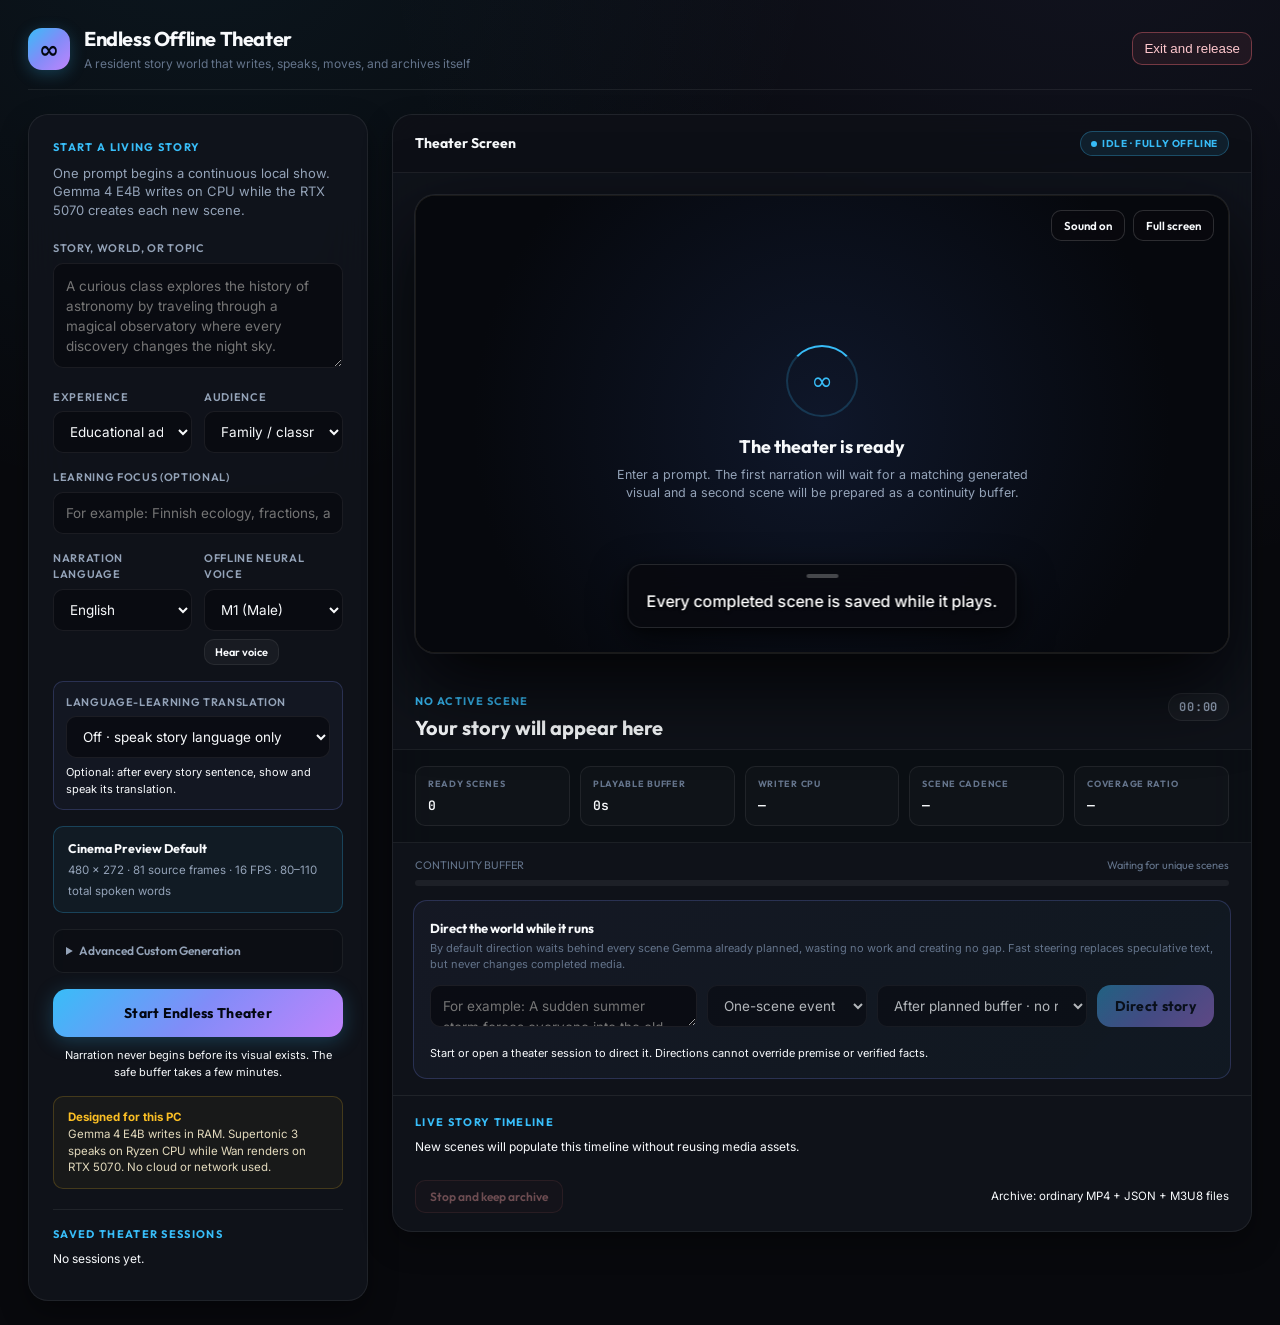
==== commit 9bd6f003: "feat: artist-friendly modular UI architecture with Google minimalist styling and draggable YouTube-s" ====
--- a/static/index.html
+++ b/static/index.html
@@ -1,99 +1,305 @@
 <!doctype html>
 <html lang="en">
 <head>
-  <meta charset="utf-8"><meta name="viewport" content="width=device-width,initial-scale=1">
+  <meta charset="utf-8">
+  <meta name="viewport" content="width=device-width, initial-scale=1">
   <title>Endless Offline Theater</title>
+
+  <!-- Google Fonts: Google Material 3 / Ex-Apple Minimalist Typography -->
+  <link rel="preconnect" href="https://fonts.googleapis.com">
+  <link rel="preconnect" href="https://fonts.gstatic.com" crossorigin>
+  <link href="https://fonts.googleapis.com/css2?family=Inter:wght@400;500;600;700&family=JetBrains+Mono:wght@500;600&family=Outfit:wght@500;600;700;800&display=swap" rel="stylesheet">
+
+  <!-- Modular Artist-Friendly Stylesheets -->
+  <link rel="stylesheet" href="/static/css/index.css">
   <link rel="stylesheet" href="/static/app-exit.css">
-  <script src="/static/app-exit.js" defer></script>
-  <link rel="icon" href="data:image/svg+xml,<svg xmlns='http://www.w3.org/2000/svg' viewBox='0 0 64 64'><rect width='64' height='64' rx='18' fill='%235ce3d6'/><text x='32' y='45' text-anchor='middle' font-size='42'>∞</text></svg>">
-  <style>
-    :root{color-scheme:dark;--bg:#05070a;--panel:#10151de8;--line:#ffffff18;--text:#f4f6f9;--muted:#99a5b4;--cyan:#5ce3d6;--violet:#a293ff;--amber:#f0c46c;--red:#ff7884;--green:#73dfaa}
-    *{box-sizing:border-box}body{margin:0;min-height:100vh;background:radial-gradient(circle at 9% 0,#5ce3d619,transparent 32rem),radial-gradient(circle at 95% 2%,#a293ff1e,transparent 34rem),var(--bg);color:var(--text);font:14px/1.48 Inter,system-ui,"Segoe UI",sans-serif}button,input,textarea,select{font:inherit}.shell{max-width:1540px;margin:auto;padding:22px}.top{display:flex;justify-content:space-between;align-items:center;margin-bottom:18px}.brand{display:flex;align-items:center;gap:12px}.mark{width:45px;height:45px;border-radius:50%;display:grid;place-items:center;background:linear-gradient(135deg,var(--cyan),var(--violet));color:#07100f;font-weight:900}.brand h1{font-size:19px;margin:0}.sub,.muted{color:var(--muted)}.sub{font-size:11px}.nav{display:flex;gap:7px}.nav a,.ghost{border:1px solid var(--line);background:#0a0e14;color:#cad2dc;padding:8px 11px;border-radius:10px;text-decoration:none;cursor:pointer}.layout{display:grid;grid-template-columns:minmax(320px,.58fr) minmax(650px,1.42fr);gap:18px}.card{border:1px solid var(--line);background:var(--panel);border-radius:21px;box-shadow:0 20px 60px #0005}.setup{padding:22px;align-self:start;position:sticky;top:16px}.eyebrow{text-transform:uppercase;letter-spacing:.15em;font-size:10px;color:var(--muted);font-weight:800;margin-bottom:9px}.intro{color:#cbd2dc;margin:0 0 17px}.field{margin-bottom:14px}label{display:block;font-size:11px;color:#ccd3dd;margin-bottom:5px}textarea,input,select{width:100%;border:1px solid var(--line);background:#0a0e14;color:var(--text);border-radius:11px;outline:none}textarea:focus,input:focus,select:focus{border-color:#5ce3d692;box-shadow:0 0 0 3px #5ce3d612}textarea{height:112px;padding:11px;resize:vertical}input,select{height:40px;padding:0 10px}.two{display:grid;grid-template-columns:1fr 1fr;gap:9px}.cinema-default{border:1px solid #5ce3d659;background:#5ce3d60b;border-radius:11px;padding:10px;margin-bottom:13px}.cinema-default b{display:block;font-size:12px}.cinema-default small{color:var(--muted)}details{border:1px solid var(--line);border-radius:11px;padding:10px;margin-bottom:14px;background:#0a0e1480}summary{cursor:pointer;font-size:11px}.advanced-grid{display:grid;grid-template-columns:1fr 1fr;gap:9px;margin-top:11px}.advanced-grid .field{margin:0}.advanced-note{grid-column:1/-1;color:var(--muted);font-size:9px}.start{height:51px;width:100%;border:0;border-radius:14px;background:linear-gradient(105deg,var(--cyan),#95e5cc 48%,var(--violet));color:#06100f;font-weight:900;cursor:pointer}.start:disabled{opacity:.45;cursor:wait}.promise{font-size:10px;color:var(--muted);text-align:center;margin:9px 0 0}.offline{margin-top:14px;padding:11px;border:1px solid #f0c46c2b;background:#f0c46c0c;border-radius:11px;color:#d3cbb6;font-size:10px}.offline b{color:#f3d99e}
-    .theater{overflow:hidden;min-height:760px}.desk{display:flex;justify-content:space-between;align-items:center;padding:15px 18px;border-bottom:1px solid var(--line)}.desk-title{font-weight:800}.machine{font-size:10px;color:var(--muted)}.screen-wrap{padding:18px}.screen{position:relative;aspect-ratio:16/9;max-height:610px;background:#000;border:1px solid #ffffff20;border-radius:17px;overflow:hidden;box-shadow:0 0 0 8px #05070a,0 25px 65px #0009}.screen video{position:absolute;inset:0;width:100%;height:100%;object-fit:contain;background:#000;opacity:0;transition:opacity .35s}.screen video.live{opacity:1}.screen::after{content:"";position:absolute;inset:0;pointer-events:none;background:linear-gradient(90deg,#0003,transparent 10%,transparent 90%,#0003)}.waiting{position:absolute;inset:0;display:grid;place-items:center;text-align:center;padding:28px;background:radial-gradient(circle,#14242a 0,#07090d 68%);z-index:3}.orb{width:74px;height:74px;margin:0 auto 16px;border-radius:50%;border:2px solid #5ce3d63d;border-top-color:var(--cyan);animation:spin 1.7s linear infinite;display:grid;place-items:center}.orb:after{content:"∞";font-size:25px;color:var(--cyan);animation:spin 1.7s linear infinite reverse}.waiting strong{font-size:17px}.waiting p{color:var(--muted);font-size:11px;max-width:430px}.resume-play{display:none;border:0;border-radius:12px;padding:10px 14px;background:var(--cyan);color:#07110f;font-weight:850;cursor:pointer;margin:11px auto}.screen-tools{position:absolute;right:12px;top:12px;z-index:4;display:flex;gap:6px}.screen-tools button{border:1px solid #ffffff22;background:#080b10c9;color:#d9e0e8;border-radius:9px;padding:7px 9px;cursor:pointer}.now{padding:15px 18px 4px}.now-top{display:flex;justify-content:space-between;gap:12px;align-items:flex-start}.now h2{font-size:18px;margin:0}.scene-no{font-size:10px;color:var(--cyan);text-transform:uppercase;letter-spacing:.1em}.narration{font:16px/1.6 Georgia,serif;color:#e6e9ee;margin:11px 0 6px;max-height:105px;overflow:auto}.learning{font-size:11px;color:#c9bc91;padding-left:9px;border-left:2px solid #f0c46c66}.telemetry{display:grid;grid-template-columns:repeat(5,1fr);gap:7px;padding:14px 18px}.metric{border:1px solid var(--line);background:#ffffff05;border-radius:10px;padding:8px}.metric small{display:block;color:var(--muted);font-size:8px;text-transform:uppercase;letter-spacing:.08em}.metric b{font-size:12px}.buffer{padding:0 18px 16px}.buffer-top{display:flex;justify-content:space-between;font-size:10px;color:var(--muted);margin-bottom:5px}.rail{height:7px;background:#ffffff10;border-radius:10px;overflow:hidden}.rail span{display:block;width:0;height:100%;background:linear-gradient(90deg,var(--red),var(--amber),var(--green));transition:width .4s}.queue{border-top:1px solid var(--line);padding:14px 18px 18px}.queue-list{display:flex;gap:7px;overflow:auto;padding-bottom:4px}.scene-chip{min-width:155px;border:1px solid var(--line);background:#ffffff05;border-radius:10px;padding:8px}.scene-chip.current{border-color:#5ce3d66d}.scene-chip b{display:block;font-size:10px}.scene-chip small{color:var(--muted);font-size:9px}.actions{display:flex;justify-content:space-between;align-items:center;gap:10px;margin-top:12px}.danger{border:1px solid #ff78843b;background:transparent;color:#ffc4c9;border-radius:9px;padding:7px 10px;cursor:pointer}.archive{font-size:9px;color:var(--muted)}.recent{margin-top:16px;border-top:1px solid var(--line);padding-top:13px}.recent-list{display:grid;gap:6px}.job{display:flex;justify-content:space-between;align-items:center;gap:8px;border:1px solid var(--line);background:#ffffff05;border-radius:9px;padding:8px}.job b{font-size:10px}.job small{display:block;color:var(--muted);font-size:8px}.job button{border:0;background:none;color:var(--cyan);font-size:9px;cursor:pointer}.toast{position:fixed;right:18px;bottom:18px;background:#171c24;border:1px solid var(--line);padding:10px 13px;border-radius:10px;opacity:0;transform:translateY(60px);transition:.2s}.toast.show{opacity:1;transform:none}@keyframes spin{to{transform:rotate(360deg)}}
-    @media(max-width:1030px){.layout{grid-template-columns:1fr}.setup{position:static}.theater{min-height:600px}}@media(max-width:650px){.shell{padding:12px}.two,.telemetry{grid-template-columns:1fr 1fr}.nav a:nth-child(1){display:none}.setup{padding:17px}.screen-wrap{padding:10px}.now,.telemetry,.buffer,.queue{padding-inline:12px}.narration{font-size:14px}}
-    .voice-test{display:flex;align-items:center;gap:7px;margin-top:7px}.voice-test button{border:1px solid var(--line);background:#111822;color:var(--cyan);border-radius:9px;padding:7px 10px;cursor:pointer;font-size:10px}.voice-test audio{height:30px;max-width:180px}.learning a{color:#f0c46c;margin-left:6px}
-    .language-learning{border:1px solid #a293ff3d;background:#a293ff0a;border-radius:11px;padding:11px}.field-note{display:block;color:var(--muted);font-size:9px;margin-top:6px}.sentence-pair{padding:8px 0;border-bottom:1px solid #ffffff0e}.sentence-pair:last-child{border:0}.sentence-line{display:grid;grid-template-columns:72px 1fr;gap:8px;align-items:start}.sentence-tag{font:700 8px/1.7 Inter,system-ui,sans-serif;text-transform:uppercase;letter-spacing:.08em;color:var(--muted)}.sentence-translation{color:#aeece5;margin-top:3px}.narration.bilingual{max-height:190px}
-    .live-control{margin:0 18px 16px;padding:13px;border:1px solid #a293ff45;background:linear-gradient(120deg,#a293ff0c,#5ce3d608);border-radius:13px}.live-head{display:flex;justify-content:space-between;gap:14px;align-items:start}.live-head b{font-size:12px}.live-head small{display:block;color:var(--muted);font-size:9px;max-width:720px}.live-compose{display:grid;grid-template-columns:minmax(220px,1fr) 175px 225px auto;gap:8px;margin-top:10px}.live-compose textarea{height:44px;min-height:44px;padding:10px}.live-compose select{height:44px}.live-send{border:0;border-radius:10px;padding:0 14px;background:var(--violet);color:#090715;font-weight:850;cursor:pointer}.live-send:disabled{opacity:.45}.directive-list{display:flex;flex-wrap:wrap;gap:6px;margin-top:8px}.directive{display:flex;align-items:center;gap:7px;border:1px solid var(--line);background:#080c12;border-radius:9px;padding:6px 8px;font-size:9px}.directive em{color:var(--cyan);font-style:normal;text-transform:uppercase;letter-spacing:.06em}.directive button{border:0;background:none;color:var(--red);cursor:pointer;padding:0}.live-effect{color:var(--muted);font-size:9px;margin-top:7px}@media(max-width:1100px){.live-compose{grid-template-columns:1fr 1fr}.live-send{height:42px}}@media(max-width:760px){.live-compose{grid-template-columns:1fr}.live-control{margin-inline:12px}}
-  </style>
+
+  <link rel="icon" href="data:image/svg+xml,<svg xmlns='http://www.w3.org/2000/svg' viewBox='0 0 64 64'><rect width='64' height='64' rx='18' fill='%2338bdf8'/><text x='32' y='45' text-anchor='middle' font-size='42'>∞</text></svg>">
+</head>
 <body>
 <div class="shell">
-  <header class="top"><div class="brand"><div class="mark">∞</div><div><h1>Endless Offline Theater</h1><div class="sub">A resident story world that writes, speaks, moves, and archives itself</div></div></div><nav class="nav"></nav></header>
+  <!-- Minimalist Header App Bar -->
+  <header class="top-bar">
+    <div class="brand">
+      <div class="brand-mark">∞</div>
+      <div>
+        <h1>Endless Offline Theater</h1>
+        <div class="sub">A resident story world that writes, speaks, moves, and archives itself</div>
+      </div>
+    </div>
+    <nav class="nav" id="topNav"></nav>
+  </header>
+
+  <!-- Main Layout Grid -->
   <main class="layout">
-    <form class="card setup" id="setup">
-      <div class="eyebrow">Start a living story</div><p class="intro" id="experienceIntro">One prompt begins a continuous local show. Gemma 4 E4B writes on CPU while the RTX 5070 creates each new scene.</p>
-      <div class="field"><label for="prompt" id="promptLabel">Story, world, or topic</label><textarea id="prompt" required placeholder="A curious class explores the history of astronomy by traveling through a magical observatory where every discovery changes the night sky."></textarea></div>
-      <div class="two field"><div><label for="mode">Experience</label><select id="mode"><option value="edutainment" selected>Educational adventure</option><option value="dream">Endless dream</option><option value="interactive">Interactive character show</option><option value="story">Pure story</option><option value="lesson">Story-led lesson</option></select></div><div><label for="audience">Audience</label><select id="audience"><option value="young">Young learners</option><option value="family" selected>Family / classroom</option><option value="teen">Teen</option><option value="adult">Adult</option></select></div></div>
-      <div class="field" id="learningField"><label for="learning">Learning focus (optional)</label><input id="learning" placeholder="For example: Finnish ecology, fractions, ancient Egypt"></div>
-      <div class="two field"><div><label for="language">Narration language</label><select id="language"><option value="en" selected>English</option><option value="fi">Finnish · suomi</option><option value="sv">Swedish · svenska</option><option value="de">German · Deutsch</option><option value="fr">French · français</option><option value="es">Spanish · español</option><option value="it">Italian · italiano</option><option value="pt">Portuguese · português</option><option value="nl">Dutch · Nederlands</option><option value="da">Danish · dansk</option><option value="et">Estonian · eesti</option><option value="lv">Latvian · latviešu</option><option value="lt">Lithuanian · lietuvių</option><option value="pl">Polish · polski</option><option value="cs">Czech · čeština</option><option value="sk">Slovak · slovenčina</option><option value="sl">Slovenian · slovenščina</option><option value="hr">Croatian · hrvatski</option><option value="hu">Hungarian · magyar</option><option value="ro">Romanian · română</option><option value="bg">Bulgarian · български</option><option value="el">Greek · ελληνικά</option><option value="ru">Russian · русский</option><option value="uk">Ukrainian · українська</option><option value="tr">Turkish · Türkçe</option><option value="ar">Arabic · العربية</option><option value="hi">Hindi · हिन्दी</option><option value="id">Indonesian · Bahasa Indonesia</option><option value="vi">Vietnamese · Tiếng Việt</option><option value="ja">Japanese · 日本語</option><option value="ko">Korean · 한국어</option><option value="na">Automatic / other</option></select></div><div><label for="voice">Offline neural voice</label><select id="voice"><option value="M1" selected>M1</option><option value="M2">M2</option><option value="M3">M3</option><option value="M4">M4</option><option value="M5">M5</option><option value="F1">F1</option><option value="F2">F2</option><option value="F3">F3</option><option value="F4">F4</option><option value="F5">F5</option></select><div class="voice-test"><button id="previewVoice" type="button">Hear voice</button><audio id="voiceSample" controls hidden></audio></div></div></div>
-      <div class="field language-learning"><label for="translationLanguage">Language-learning translation</label><select id="translationLanguage"><option value="">Off · speak the story language only</option></select><small class="field-note" id="translationNote">Optional: after every story sentence, show and speak its translation.</small></div>
-      <div class="cinema-default"><b>Cinema preview quality</b><small>480 × 272 · 81 source frames · 16 FPS · 80–110 total spoken words</small></div>
-      <details><summary class="muted">Advanced custom generation</summary><div class="advanced-grid">
-        <div class="field"><label for="qualityWidth">Width</label><input id="qualityWidth" type="number" min="192" max="832" step="16" value="480"></div>
-        <div class="field"><label for="qualityHeight">Height</label><input id="qualityHeight" type="number" min="192" max="832" step="16" value="272"></div>
-        <div class="field"><label for="qualityFrames">Source frames</label><input id="qualityFrames" type="number" min="9" max="81" step="4" value="81"></div>
-        <div class="field"><label for="qualityFps">Playback FPS</label><input id="qualityFps" type="number" min="1" max="60" step="1" value="16"></div>
-        <div class="field"><label for="minWords">Minimum total spoken words</label><input id="minWords" type="number" min="30" max="1200" step="10" value="80"></div>
-        <div class="field"><label for="maxWords">Maximum total spoken words</label><input id="maxWords" type="number" min="30" max="2400" step="10" value="110"></div>
-        <div class="field"><label for="maxSlow">Maximum slow-motion</label><input id="maxSlow" type="number" min="1" max="20" step="0.5" value="8"></div>
-        <div class="field"><label for="contextCompactionScenes">Context compaction interval (scenes)</label><input id="contextCompactionScenes" type="number" min="0" max="200" step="5" value="30"><small class="field-note">0 disables interval compaction. Adaptive GPU refills always compact.</small></div>
-        <div class="field"><label for="seed">World seed (-1 chooses one)</label><input id="seed" type="number" min="-1" value="-1"></div>
-        <div class="advanced-note">Width and height must be multiples of 16. Frames must be 9-81 and follow 4n+1. The word budget is per clip and covers original plus translated speech. Context compaction preserves structured continuity while shortening the rolling summary.</div>
-      </div></details>
-      <button class="start" id="start" type="submit">Start endless theater</button><p class="promise">Narration never begins before its matching visual exists. The safe buffer normally takes several minutes.</p>
-      <div class="offline"><b>Designed for this PC</b><br>Gemma 4 E4B Q4_K_M writes in system RAM. Supertonic 3 speaks on the Ryzen CPU while Wan keeps the RTX 5070. No cloud, account, analytics, or network is used after installation.</div>
-      <section class="recent"><div class="eyebrow">Saved theater sessions</div><div class="recent-list" id="recent"><span class="sub">No sessions yet.</span></div></section>
+    <!-- Left Setup Drawer -->
+    <form class="card setup-card" id="setup">
+      <div class="eyebrow">Start a Living Story</div>
+      <p class="intro" id="experienceIntro">One prompt begins a continuous local show. Gemma 4 E4B writes on CPU while the RTX 5070 creates each new scene.</p>
+
+      <div class="field">
+        <label for="prompt" id="promptLabel">Story, world, or topic</label>
+        <textarea id="prompt" required placeholder="A curious class explores the history of astronomy by traveling through a magical observatory where every discovery changes the night sky."></textarea>
+      </div>
+
+      <div class="two field">
+        <div>
+          <label for="mode">Experience</label>
+          <select id="mode">
+            <option value="edutainment" selected>Educational adventure</option>
+            <option value="dream">Endless dream</option>
+            <option value="interactive">Interactive character show</option>
+            <option value="story">Pure story</option>
+            <option value="lesson">Story-led lesson</option>
+          </select>
+        </div>
+        <div>
+          <label for="audience">Audience</label>
+          <select id="audience">
+            <option value="young">Young learners</option>
+            <option value="family" selected>Family / classroom</option>
+            <option value="teen">Teen</option>
+            <option value="adult">Adult</option>
+          </select>
+        </div>
+      </div>
+
+      <div class="field" id="learningField">
+        <label for="learning">Learning focus (optional)</label>
+        <input id="learning" placeholder="For example: Finnish ecology, fractions, ancient Egypt">
+      </div>
+
+      <div class="two field">
+        <div>
+          <label for="language">Narration language</label>
+          <select id="language">
+            <option value="en" selected>English</option>
+            <option value="fi">Finnish · suomi</option>
+            <option value="sv">Swedish · svenska</option>
+            <option value="de">German · Deutsch</option>
+            <option value="fr">French · français</option>
+            <option value="es">Spanish · español</option>
+            <option value="it">Italian · italiano</option>
+            <option value="pt">Portuguese · português</option>
+            <option value="nl">Dutch · Nederlands</option>
+            <option value="da">Danish · dansk</option>
+            <option value="et">Estonian · eesti</option>
+            <option value="lv">Latvian · latviešu</option>
+            <option value="lt">Lithuanian · lietuvių</option>
+            <option value="pl">Polish · polski</option>
+            <option value="cs">Czech · čeština</option>
+            <option value="sk">Slovak · slovenčina</option>
+            <option value="sl">Slovenian · slovenščina</option>
+            <option value="hr">Croatian · hrvatski</option>
+            <option value="hu">Hungarian · magyar</option>
+            <option value="ro">Romanian · română</option>
+            <option value="bg">Bulgarian · български</option>
+            <option value="el">Greek · ελληνικά</option>
+            <option value="ru">Russian · русский</option>
+            <option value="uk">Ukrainian · українська</option>
+            <option value="tr">Turkish · Türkçe</option>
+            <option value="ar">Arabic · العربية</option>
+            <option value="hi">Hindi · हिन्दी</option>
+            <option value="id">Indonesian · Bahasa Indonesia</option>
+            <option value="vi">Vietnamese · Tiếng Việt</option>
+            <option value="ja">Japanese · 日本語</option>
+            <option value="ko">Korean · 한국어</option>
+            <option value="na">Automatic / other</option>
+          </select>
+        </div>
+        <div>
+          <label for="voice">Offline neural voice</label>
+          <select id="voice">
+            <option value="M1" selected>M1 (Male)</option>
+            <option value="M2">M2 (Male)</option>
+            <option value="M3">M3 (Male)</option>
+            <option value="M4">M4 (Male)</option>
+            <option value="M5">M5 (Male)</option>
+            <option value="F1">F1 (Female)</option>
+            <option value="F2">F2 (Female)</option>
+            <option value="F3">F3 (Female)</option>
+            <option value="F4">F4 (Female)</option>
+            <option value="F5">F5 (Female)</option>
+          </select>
+          <div style="display:flex;align-items:center;gap:8px;margin-top:8px;">
+            <button class="btn-ghost" id="previewVoice" type="button" style="padding:5px 10px;font-size:11px;">Hear voice</button>
+            <audio id="voiceSample" controls hidden style="height:32px;max-width:180px;"></audio>
+          </div>
+        </div>
+      </div>
+
+      <div class="field" style="border:1px solid rgba(129,140,248,0.22);background:rgba(129,140,248,0.04);border-radius:var(--radius-sm);padding:12px;">
+        <label for="translationLanguage">Language-Learning Translation</label>
+        <select id="translationLanguage">
+          <option value="">Off · speak story language only</option>
+        </select>
+        <small class="sub" id="translationNote" style="display:block;margin-top:6px;font-size:11px;">Optional: after every story sentence, show and speak its translation.</small>
+      </div>
+
+      <div class="cinema-banner">
+        <b>Cinema Preview Default</b>
+        <small>480 × 272 · 81 source frames · 16 FPS · 80–110 total spoken words</small>
+      </div>
+
+      <details>
+        <summary>Advanced Custom Generation</summary>
+        <div class="advanced-grid">
+          <div class="field"><label for="qualityWidth">Width</label><input id="qualityWidth" type="number" min="192" max="832" step="16" value="480"></div>
+          <div class="field"><label for="qualityHeight">Height</label><input id="qualityHeight" type="number" min="192" max="832" step="16" value="272"></div>
+          <div class="field"><label for="qualityFrames">Source frames</label><input id="qualityFrames" type="number" min="9" max="81" step="4" value="81"></div>
+          <div class="field"><label for="qualityFps">Playback FPS</label><input id="qualityFps" type="number" min="1" max="60" step="1" value="16"></div>
+          <div class="field"><label for="minWords">Min spoken words</label><input id="minWords" type="number" min="30" max="1200" step="10" value="80"></div>
+          <div class="field"><label for="maxWords">Max spoken words</label><input id="maxWords" type="number" min="30" max="2400" step="10" value="110"></div>
+          <div class="field"><label for="maxSlow">Max slow-motion</label><input id="maxSlow" type="number" min="1" max="20" step="0.5" value="8"></div>
+          <div class="field"><label for="contextCompactionScenes">Compaction interval (scenes)</label><input id="contextCompactionScenes" type="number" min="0" max="200" step="5" value="30"></div>
+          <div class="field"><label for="seed">World seed (-1 random)</label><input id="seed" type="number" min="-1" value="-1"></div>
+          <div class="advanced-note">Width and height must be multiples of 16. Frames must be 9-81 (4n+1). Context compaction preserves structured continuity.</div>
+        </div>
+      </details>
+
+      <button class="btn-primary" id="start" type="submit">
+        <span>Start Endless Theater</span>
+      </button>
+      <p class="sub" style="font-size:11px;text-align:center;margin:10px 0 0;">Narration never begins before its visual exists. The safe buffer takes a few minutes.</p>
+
+      <div class="offline-card">
+        <b>Designed for this PC</b><br>
+        Gemma 4 E4B writes in RAM. Supertonic 3 speaks on Ryzen CPU while Wan renders on RTX 5070. No cloud or network used.
+      </div>
+
+      <section style="margin-top:20px;border-top:1px solid var(--border-subtle);padding-top:16px;">
+        <div class="eyebrow">Saved Theater Sessions</div>
+        <div class="queue-chips" id="recent" style="flex-direction:column;gap:8px;">
+          <span class="sub" style="font-size:12px;">No sessions yet.</span>
+        </div>
+      </section>
     </form>
 
-    <section class="card theater">
-      <div class="desk"><div class="desk-title" id="deskTitle">Theater screen</div><div class="machine" id="machine">Idle · fully offline</div></div>
-      <div class="screen-wrap"><div class="screen" id="screen">
-        <video id="playerA" playsinline preload="auto"></video><video id="playerB" playsinline preload="auto"></video>
-        <div class="screen-tools"><button id="mute" type="button">Sound on</button><button id="fullscreen" type="button">Full screen</button></div>
-        <div class="waiting" id="waiting"><div><div class="orb"></div><strong id="waitTitle">The theater is ready</strong><p id="waitText">Enter a prompt. The first narration will wait for a matching generated visual and a second scene will be prepared as a continuity buffer.</p><button class="resume-play" id="resumePlay" type="button">Begin playback</button></div></div>
-      </div></div>
-      <section class="now"><div class="now-top"><div><div class="scene-no" id="sceneNo">No active scene</div><h2 id="sceneTitle">Your story will appear here</h2></div><span class="sub" id="clock">00:00</span></div><div class="narration" id="narration">Every completed scene is saved while it plays.</div><div class="learning" id="learningPoint" hidden></div></section>
-      <section class="telemetry"><div class="metric"><small>Ready scenes</small><b id="readyCount">0</b></div><div class="metric"><small>Playable buffer</small><b id="bufferTime">0s</b></div><div class="metric"><small>Writer CPU</small><b id="plannerSpeed">—</b></div><div class="metric"><small>Scene cadence</small><b id="productionTime">—</b></div><div class="metric"><small>Coverage ratio</small><b id="coverage">—</b></div></section>
-      <section class="buffer"><div class="buffer-top"><span>Continuity buffer</span><span id="bufferHealth">Waiting for unique scenes</span></div><div class="rail"><span id="bufferBar"></span></div></section>
-      <section class="live-control"><div class="live-head"><div><b id="liveControlTitle">Direct the world while it runs</b><small id="liveControlHelp">By default the direction waits behind every scene Gemma already planned, wasting no prepared work and creating no deliberate generation gap. Fast steering can replace speculative text, but never changes a visual already rendering or completed media.</small></div></div><div class="live-compose"><textarea id="liveText" maxlength="500" disabled placeholder="For example: A sudden summer storm forces everyone into the old lighthouse."></textarea><select id="liveScope" disabled><option value="audience_message" hidden disabled>Chat message to host</option><option value="next_scene">One-scene event</option><option value="persistent">Persistent world rule</option></select><select id="liveDelivery" disabled><option value="after_buffer">After planned buffer · no replan</option><option value="next_unrendered">Next unrendered · replace plans</option></select><button class="live-send" id="liveSend" type="button" disabled>Direct story</button></div><div class="directive-list" id="directiveList"></div><div class="live-effect" id="liveEffect">Start or open a theater session to direct it. Directions cannot override the fixed premise, safety, or verified educational facts.</div></section>
-      <section class="queue"><div class="eyebrow">Live story timeline</div><div class="queue-list" id="queue"><span class="sub">New scenes will populate this timeline without reusing media assets.</span></div><div class="actions"><div><button class="danger" id="stop" type="button" disabled>Stop and keep archive</button><button class="ghost" id="continueStory" type="button" hidden>Continue generating</button></div><div class="archive" id="archive">Archive: ordinary MP4 + JSON + M3U8 files</div></div></section>
+    <!-- Right Theater Stage Card -->
+    <section class="card theater-stage">
+      <div class="stage-desk">
+        <div class="stage-desk-title" id="deskTitle">Theater Screen</div>
+        <div class="badge badge-live" id="machine">
+          <span class="badge-dot"></span>
+          <span>Idle · fully offline</span>
+        </div>
+      </div>
+
+      <!-- Video Screen Viewport with Draggable YouTube Realtime Subtitle Overlay -->
+      <div class="screen-container">
+        <div class="screen-viewport" id="screen">
+          <video id="playerA" playsinline preload="auto"></video>
+          <video id="playerB" playsinline preload="auto"></video>
+
+          <!-- Top-Right Screen Controls -->
+          <div class="screen-tools">
+            <button class="screen-tool-btn" id="mute" type="button">Sound on</button>
+            <button class="screen-tool-btn" id="fullscreen" type="button">Full screen</button>
+          </div>
+
+          <!-- YouTube-Inspired Draggable Real-Time Subtitles Overlay -->
+          <div class="caption-overlay" id="captionOverlay" title="Drag to reposition subtitles anywhere on stage">
+            <div class="caption-drag-handle">
+              <div class="caption-drag-pill"></div>
+            </div>
+            <div class="caption-tools">
+              <button class="caption-tool-btn" id="captionResetPos" type="button" title="Reset subtitle position to bottom center">Reset</button>
+            </div>
+            <div class="caption-body" id="captionBody">
+              <span>Every completed scene is saved while it plays.</span>
+            </div>
+          </div>
+
+          <!-- Waiting & Continuity Buffer Screen -->
+          <div class="stage-waiting" id="waiting">
+            <div>
+              <div class="waiting-orb"></div>
+              <strong id="waitTitle">The theater is ready</strong>
+              <p id="waitText">Enter a prompt. The first narration will wait for a matching generated visual and a second scene will be prepared as a continuity buffer.</p>
+              <button class="btn-primary" id="resumePlay" type="button" style="display:none;margin:16px auto 0;width:auto;padding:0 24px;">Begin Playback</button>
+            </div>
+          </div>
+        </div>
+      </div>
+
+      <!-- Active Scene Details -->
+      <section class="scene-meta">
+        <div class="scene-meta-top">
+          <div>
+            <div class="scene-no" id="sceneNo">No active scene</div>
+            <h2 class="scene-title" id="sceneTitle">Your story will appear here</h2>
+          </div>
+          <span class="badge" id="clock" style="font-family:var(--font-family-mono);font-size:12px;">00:00</span>
+        </div>
+        <div class="learning-fact" id="learningPoint" hidden></div>
+      </section>
+
+      <!-- Telemetry Strip -->
+      <section class="telemetry">
+        <div class="metric"><small>Ready Scenes</small><b id="readyCount">0</b></div>
+        <div class="metric"><small>Playable Buffer</small><b id="bufferTime">0s</b></div>
+        <div class="metric"><small>Writer CPU</small><b id="plannerSpeed">—</b></div>
+        <div class="metric"><small>Scene Cadence</small><b id="productionTime">—</b></div>
+        <div class="metric"><small>Coverage Ratio</small><b id="coverage">—</b></div>
+      </section>
+
+      <!-- Buffer Health Rail -->
+      <section style="padding:14px 22px;">
+        <div style="display:flex;justify-content:space-between;font-size:11px;color:var(--text-muted);margin-bottom:6px;font-family:var(--font-family-display);">
+          <span>CONTINUITY BUFFER</span>
+          <span id="bufferHealth">Waiting for unique scenes</span>
+        </div>
+        <div class="buffer-rail"><span class="buffer-fill" id="bufferBar"></span></div>
+      </section>
+
+      <!-- Live Direction Control Bar -->
+      <section class="live-control">
+        <div class="live-head">
+          <div>
+            <b id="liveControlTitle">Direct the world while it runs</b>
+            <small id="liveControlHelp">By default direction waits behind every scene Gemma already planned, wasting no work and creating no deliberate gap.</small>
+          </div>
+        </div>
+        <div class="live-compose">
+          <textarea id="liveText" maxlength="500" disabled placeholder="For example: A sudden summer storm forces everyone into the old lighthouse."></textarea>
+          <select id="liveScope" disabled>
+            <option value="audience_message" hidden disabled>Chat message to host</option>
+            <option value="next_scene">One-scene event</option>
+            <option value="persistent">Persistent world rule</option>
+          </select>
+          <select id="liveDelivery" disabled>
+            <option value="after_buffer">After planned buffer · no replan</option>
+            <option value="next_unrendered">Next unrendered · replace plans</option>
+          </select>
+          <button class="btn-primary" id="liveSend" type="button" disabled style="height:42px;padding:0 18px;width:auto;">Direct story</button>
+        </div>
+        <div class="directive-list" id="directiveList"></div>
+        <div class="sub" id="liveEffect" style="font-size:11px;margin-top:8px;">Start or open a theater session to direct it. Directions cannot override premise or verified facts.</div>
+      </section>
+
+      <!-- Timeline & Archive Actions -->
+      <section class="timeline-queue">
+        <div class="eyebrow">Live Story Timeline</div>
+        <div class="queue-chips" id="queue">
+          <span class="sub" style="font-size:12px;">New scenes will populate this timeline without reusing media assets.</span>
+        </div>
+        <div style="display:flex;justify-content:space-between;align-items:center;margin-top:16px;flex-wrap:wrap;gap:12px;">
+          <div style="display:flex;gap:10px;">
+            <button class="btn-danger" id="stop" type="button" disabled>Stop and keep archive</button>
+            <button class="btn-ghost" id="continueStory" type="button" hidden>Continue generating</button>
+          </div>
+          <div class="sub" style="font-size:11.5px;">Archive: ordinary MP4 + JSON + M3U8 files</div>
+        </div>
+      </section>
     </section>
   </main>
-</div><div class="toast" id="toast"></div>
-<script>
-const $=id=>document.getElementById(id);let activeId=null,state=null,pollTimer=null,currentIndex=-1,front='A',playbackStarted=false,userMuted=false,lastSegmentCount=0;
-let directiveRequestInFlight=false;
-const players={A:$('playerA'),B:$('playerB')};
-function toast(text){$('toast').textContent=text;$('toast').classList.add('show');setTimeout(()=>$('toast').classList.remove('show'),2600)}
-function esc(s){const d=document.createElement('div');d.textContent=s??'';return d.innerHTML}
-function fmt(seconds){seconds=Math.max(0,Math.round(seconds||0));const m=Math.floor(seconds/60),s=seconds%60;return m?`${m}m ${s}s`:`${s}s`}
-function mediaUrl(path){return `/api/video?path=${encodeURIComponent(path)}`}
-function populateTranslationLanguages(){const target=$('translationLanguage');[...$('language').options].filter(option=>option.value&&option.value!=='na').forEach(option=>{const copy=document.createElement('option');copy.value=option.value;copy.textContent=option.textContent;target.appendChild(copy)});syncTranslationLanguages()}
-function syncTranslationLanguages(){const source=$('language').value,target=$('translationLanguage');[...target.options].forEach(option=>option.disabled=Boolean(option.value&&option.value===source));if(target.value===source)target.value='';const active=target.options[target.selectedIndex];$('translationNote').textContent=target.value?`Each ${$('language').options[$('language').selectedIndex].textContent} sentence will be shown and spoken first, followed by ${active.textContent}. The total speech budget stays unchanged.`:'Optional: after every story sentence, show and speak its translation.'}
-function syncLiveExperience(mode){const interactive=mode==='interactive',dream=mode==='dream',chat=[...$('liveScope').options].find(option=>option.value==='audience_message'),wasDisabled=chat.disabled;chat.hidden=!interactive;chat.disabled=!interactive;if(interactive&&wasDisabled)$('liveScope').value='audience_message';if(!interactive&&$('liveScope').value==='audience_message')$('liveScope').value='next_scene';$('liveControlTitle').textContent=interactive?'Chat with the character or decide what happens':dream?'Whisper into the dream':'Direct the world while it runs';$('liveControlHelp').textContent=interactive?'Type to the recurring host, decide a later moment, or set a persistent show rule. Delayed chat preserves every prepared scene. The host answers aloud when its reserved scene arrives; language-learning translation remains original then translated.':dream?'Add another image or feeling. It enters as a later association without cancelling prepared scenes or turning the dream into a factual explanation.':'By default the direction waits behind every scene Gemma already planned, wasting no prepared work and creating no deliberate generation gap. Fast steering can replace speculative text, but never changes a visual already rendering or completed media.';$('liveText').placeholder=interactive?'For example: What surprised you most today?':dream?'For example: warm rain': 'For example: A sudden summer storm forces everyone into the old lighthouse.';$('liveSend').textContent=interactive?'Send to character':dream?'Whisper':'Direct story';if(!activeId)$('liveEffect').textContent=dream?'Start a dream to add delayed associations. Whispers never add encyclopedia grounding.':'Start or open a theater session to direct it. Directions cannot override the fixed premise, safety, or verified educational facts.'}
-function syncExperienceSetup(){const mode=$('mode').value,interactive=mode==='interactive',dream=mode==='dream';$('promptLabel').textContent=interactive?'Character, setting, and ongoing activity':dream?'Dream seed · one word is enough':'Story, world, or topic';$('prompt').placeholder=interactive?'A friendly night-shift lighthouse keeper restores old instruments, tells stories about the coast, and lets delayed viewer messages shape the evening.':dream?'Velvet':'A curious class explores the history of astronomy by traveling through a magical observatory where every discovery changes the night sky.';$('experienceIntro').textContent=interactive?'Create a resident on-screen character who keeps living their story and answers delayed text chat in future synchronized scenes.':dream?'Offer a faint pre-sleep cue. Gemma invents the people, places, rules, and unfolding imagery without encyclopedia grounding or factual explanation.':'One prompt begins a continuous local show. Gemma 4 E4B writes on CPU while the RTX 5070 creates each new scene.';$('learningField').hidden=dream;$('learning').disabled=dream;if(dream)$('learning').value='';if(!activeId)syncLiveExperience(mode)}
-function remainingBuffer(){if(!state?.segments?.length)return 0;let total=0;for(let i=Math.max(0,currentIndex);i<state.segments.length;i++)total+=Number(state.segments[i].duration||0);if(currentIndex>=0)total-=players[front].currentTime||0;return Math.max(0,total)}
-function updateBuffer(){const seconds=remainingBuffer(),pct=Math.min(100,seconds/180*100);$('bufferTime').textContent=fmt(seconds);$('bufferBar').style.width=`${pct}%`;$('bufferHealth').textContent=seconds>120?'Protected':seconds>45?'Building safely':seconds>0?'Low — production adapting':'Waiting for unique scenes'}
-function renderNarration(item){const root=$('narration'),pairs=Array.isArray(item.narration_sentences)?item.narration_sentences:[];root.innerHTML='';root.classList.toggle('bilingual',Boolean(item.translation_language&&pairs.length));if(!item.translation_language||!pairs.length){root.textContent=item.narration||'';return}pairs.forEach(pair=>{const block=document.createElement('div');block.className='sentence-pair';const original=document.createElement('div');original.className='sentence-line';original.innerHTML='<span class="sentence-tag">Original</span>';const originalText=document.createElement('span');originalText.textContent=pair.original||'';originalText.lang=item.source_language||'';originalText.dir='auto';original.appendChild(originalText);block.appendChild(original);if(pair.translation){const translation=document.createElement('div');translation.className='sentence-line sentence-translation';translation.innerHTML='<span class="sentence-tag">Translation</span>';const translatedText=document.createElement('span');translatedText.textContent=pair.translation;translatedText.lang=item.translation_language||'';translatedText.dir='auto';translation.appendChild(translatedText);block.appendChild(translation)}root.appendChild(block)})}
-function showScene(index){const item=state.segments[index];if(!item)return;currentIndex=index;$('sceneNo').textContent=`Scene ${item.number} · ${item.motion_repeated?'protected forward/backward coverage':'continuous slow motion'}`;$('sceneTitle').textContent=item.translated_title?`${item.title} · ${item.translated_title}`:item.title;renderNarration(item);const lp=(item.learning_point||'').trim(),source=item.sources?.[0];$('learningPoint').hidden=!lp;$('learningPoint').innerHTML=lp?`<b>Verified offline fact:</b> ${esc(lp)}${source?` <a href="${esc(source.url)}" target="_blank" rel="noreferrer">${esc(source.title)}</a>`:''}`:'';renderQueue()}
-function preloadNext(){const next=currentIndex+1;if(!state?.segments?.[next])return;const back=front==='A'?'B':'A';if(players[back].dataset.number!==String(state.segments[next].number)){players[back].src=mediaUrl(state.segments[next].path);players[back].dataset.number=state.segments[next].number;players[back].load()}}
-async function playIndex(index){if(!state?.segments?.[index])return false;const item=state.segments[index],nextFront=front==='A'?'B':'A',candidate=currentIndex<0?front:nextFront,player=players[candidate];if(player.dataset.number!==String(item.number)){player.src=mediaUrl(item.path);player.dataset.number=item.number;player.load()}player.muted=userMuted;try{await player.play()}catch{$('resumePlay').style.display='block';$('waiting').style.display='grid';$('waitTitle').textContent='Your browser paused the theater';$('waitText').textContent='The first visual and narration are synchronized and ready.';return false}players[front].classList.remove('live');front=candidate;player.classList.add('live');$('waiting').style.display='none';playbackStarted=true;showScene(index);preloadNext();return true}
-async function advance(){const next=currentIndex+1;if(state?.segments?.[next]){await playIndex(next);return}$('waiting').style.display='grid';$('waitTitle').textContent='Protecting story continuity';$('waitText').textContent='The next unique scene is still being made. Playback will resume automatically without reusing an earlier asset.';playbackStarted=false}
-players.A.addEventListener('ended',advance);players.B.addEventListener('ended',advance);players.A.addEventListener('timeupdate',()=>{if(front==='A'){updateBuffer();$('clock').textContent=fmt(players.A.currentTime)}});players.B.addEventListener('timeupdate',()=>{if(front==='B'){updateBuffer();$('clock').textContent=fmt(players.B.currentTime)}});
-function renderQueue(){const root=$('queue');root.innerHTML='';if(!state?.segments?.length){root.innerHTML='<span class="sub">Planning and generation are underway.</span>';return}state.segments.forEach((s,i)=>{const el=document.createElement('div');el.className=`scene-chip ${i===currentIndex?'current':''}`;el.innerHTML=`<b>${s.number}. ${esc(s.title)}</b><small>${fmt(s.duration)} · ${s.motion_repeated?'motion coverage':'slow motion'} · unique asset</small>`;root.appendChild(el)})}
-function renderDirectives(){const root=$('directiveList'),items=(state?.live_directives||[]).filter(item=>['pending','active'].includes(item.status));root.innerHTML='';$('liveText').disabled=!activeId;$('liveScope').disabled=!activeId;$('liveDelivery').disabled=!activeId;$('liveSend').disabled=!activeId;if(!items.length){root.innerHTML='<span class="sub">No pending chat, events, or persistent rules.</span>'}items.forEach(item=>{const el=document.createElement('div');el.className='directive';const kind=document.createElement('em');kind.textContent=item.scope==='audience_message'?'Chat':item.scope==='persistent'?'Persistent':'One scene';const timing=document.createElement('em');timing.textContent=item.first_applied_scene?`since scene ${item.first_applied_scene}`:item.delivery==='after_buffer'?`from scene ${item.activation_scene}`:'fast';const words=document.createElement('span');words.textContent=item.text;const remove=document.createElement('button');remove.type='button';remove.textContent='Remove';remove.title='Remove from future scenes';remove.onclick=()=>removeDirective(item.id);el.append(kind,timing,words,remove);root.appendChild(el)});const scheduled=items.filter(item=>item.delivery==='after_buffer'&&!item.first_applied_scene).map(item=>Number(item.activation_scene||0)).filter(Boolean),delayed=state?.metrics?.live_steering_legacy_delay_through_scene,revised=state?.metrics?.last_live_steering_scene;$('liveEffect').textContent=scheduled.length?`Non-disruptive input queued from scene ${Math.min(...scheduled)}. Existing plans, speech preparation, and rendering continue unchanged.`:delayed?`This older saved buffer has no rollback checkpoint. The input will take effect after scene ${delayed}; completed media remains untouched.`:revised?`Fast steering rebuilt speculative planning from scene ${revised}. A visual already rendering was allowed to finish.`:'Default input waits behind the planned buffer and does not cancel work.'}
-async function submitDirective(){if(!activeId||directiveRequestInFlight)return;const text=$('liveText').value.trim();if(!text){toast('Enter a message or direction');return}const button=$('liveSend'),delivery=$('liveDelivery').value,scope=$('liveScope').value;directiveRequestInFlight=true;button.disabled=true;try{const r=await fetch(`/api/theater/${activeId}/directives`,{method:'POST',headers:{'Content-Type':'application/json'},body:JSON.stringify({text,scope,delivery})}),data=await r.json();if(!r.ok)throw new Error(data.error||'Could not send the input');$('liveText').value='';renderState(data);toast(delivery==='after_buffer'?(scope==='audience_message'?'Chat queued without replacing planned work':'Direction queued without replacing planned work'):'Fast input queued for an unrendered scene')}catch(e){toast(e.message)}finally{directiveRequestInFlight=false;button.disabled=!activeId}}
-async function removeDirective(id){if(!activeId)return;try{const r=await fetch(`/api/theater/${activeId}/directives/${encodeURIComponent(id)}`,{method:'DELETE'}),data=await r.json();if(!r.ok)throw new Error(data.error||'Could not remove the rule');renderState(data);toast('Removed from future unrendered scenes')}catch(e){toast(e.message)}}
-function renderState(next){state=next;activeId=next.id;syncLiveExperience(next.config?.mode);localStorage.setItem('wanTheaterSession',activeId);$('stop').disabled=!['starting','planning','generating','narrating','buffering','running'].includes(next.status);$('continueStory').hidden=!['interrupted','stopped','failed'].includes(next.status);$('start').disabled=!$('stop').disabled;$('deskTitle').textContent=next.title||'Preparing endless story';const writerMode=next.metrics?.writer_mode==='gpu_burst'?'RTX text-buffer burst':next.metrics?.writer_mode==='cpu_sustain'?'CPU writer + RTX visual worker':'local models starting';$('machine').textContent=`${next.status} · ${writerMode}`;$('readyCount').textContent=(next.segments||[]).length;$('plannerSpeed').textContent=next.metrics?.planner_tps?`${next.metrics.planner_tps} tok/s`:'loading';$('productionTime').textContent=next.metrics?.production_ema?fmt(next.metrics.production_ema):'measuring';$('coverage').textContent=next.metrics?.coverage_ratio?`${next.metrics.coverage_ratio}×`:'measuring';$('waitTitle').textContent=next.segments?.length<2?'Building the safe opening buffer':next.message;$('waitText').textContent=next.segments?.length<2?`${next.message} Narration begins after two complete synchronized scenes, preventing an immediate gap.`:next.message;renderQueue();updateBuffer();
- renderDirectives();
- if(next.status==='failed'||next.status==='interrupted'||next.status==='stopped'){$('waiting').style.display='grid';$('waitTitle').textContent=next.status==='failed'?'The theater needs attention':'Saved theater paused';$('waitText').textContent=next.message;$('resumePlay').style.display=next.segments?.length?'block':'none';$('start').disabled=false;clearTimeout(pollTimer);loadRecent();return}
- if(!playbackStarted&&next.segments?.length>=2)playIndex(Math.max(0,currentIndex));else if(playbackStarted&&next.segments?.length>lastSegmentCount)preloadNext();lastSegmentCount=next.segments?.length||0;clearTimeout(pollTimer);pollTimer=setTimeout(()=>poll(activeId),1500)}
-const renderTheaterState=renderState;renderState=function(next){renderTheaterState(next);if(['failed','interrupted'].includes(next.status))$('stop').disabled=false}
-async function poll(id){try{const r=await fetch(`/api/theater/${id}`);if(!r.ok)throw new Error();renderState(await r.json())}catch{pollTimer=setTimeout(()=>poll(id),2500)}}
-async function start(event){event.preventDefault();const quality_settings={width:Number($('qualityWidth').value),height:Number($('qualityHeight').value),frames:Number($('qualityFrames').value),fps:Number($('qualityFps').value),min_words:Number($('minWords').value),max_words:Number($('maxWords').value),max_slow:Number($('maxSlow').value)},payload={prompt:$('prompt').value,learning_focus:$('learning').value,mode:$('mode').value,audience:$('audience').value,language:$('language').value,translation_language:$('translationLanguage').value,voice:$('voice').value,quality_settings,context_compaction_scenes:Number($('contextCompactionScenes').value),seed:Number($('seed').value)};$('start').disabled=true;$('waiting').style.display='grid';$('waitTitle').textContent='Starting the local story engine';$('waitText').textContent='Gemma first builds a short story buffer and releases the RTX GPU for Wan. No narration plays until its matching visual is ready.';try{const r=await fetch('/api/theater',{method:'POST',headers:{'Content-Type':'application/json'},body:JSON.stringify(payload)}),data=await r.json();if(!r.ok)throw new Error(data.error||'Could not start theater.');currentIndex=-1;playbackStarted=false;lastSegmentCount=0;renderState(data);loadRecent()}catch(e){$('start').disabled=false;toast(e.message)}}
-async function previewVoice(){const button=$('previewVoice'),sample=$('voiceSample');button.disabled=true;button.textContent='Rendering…';try{const r=await fetch('/api/theater/voice-preview',{method:'POST',headers:{'Content-Type':'application/json'},body:JSON.stringify({voice:$('voice').value,language:$('language').value})}),data=await r.json();if(!r.ok)throw new Error(data.error||'Voice preview failed');sample.src=`${mediaUrl(data.path)}&v=${Date.now()}`;sample.hidden=false;await sample.play()}catch(e){toast(e.message)}finally{button.disabled=false;button.textContent='Hear voice'}}
-async function stop(){if(!activeId)return;$('stop').disabled=true;try{const r=await fetch(`/api/theater/${activeId}/stop`,{method:'POST'}),data=await r.json();if(!r.ok)throw new Error(data.error||'Could not stop');players.A.pause();players.B.pause();renderState(data);toast('The complete stream archive was kept')}catch(e){$('stop').disabled=false;toast(e.message||'Could not stop and archive')}}
-async function resumeSession(id){const r=await fetch(`/api/theater/${id}/resume`,{method:'POST'}),data=await r.json();if(r.ok){currentIndex=-1;playbackStarted=false;renderState(data)}else toast(data.error||'Could not continue')}
-async function loadRecent(){try{const {sessions}=await(await fetch('/api/theater')).json(),root=$('recent');root.innerHTML='';if(!sessions.length){root.innerHTML='<span class="sub">No sessions yet.</span>';return}sessions.slice(0,8).forEach(s=>{const el=document.createElement('div');el.className='job';el.innerHTML=`<div><b>${esc(s.title||s.config.prompt)}</b><small>${s.status} · ${(s.segments||[]).length} scenes · ${fmt(s.total_duration)}</small></div><button>Open</button>`;el.querySelector('button').onclick=()=>poll(s.id);root.appendChild(el)})}catch{}}
-$('setup').addEventListener('submit',start);$('mode').addEventListener('change',syncExperienceSetup);$('language').addEventListener('change',syncTranslationLanguages);$('translationLanguage').addEventListener('change',syncTranslationLanguages);$('previewVoice').addEventListener('click',previewVoice);$('liveSend').addEventListener('click',submitDirective);$('liveText').addEventListener('keydown',event=>{if((event.ctrlKey||event.metaKey)&&event.key==='Enter')submitDirective()});$('stop').addEventListener('click',stop);$('continueStory').addEventListener('click',()=>resumeSession(activeId));$('resumePlay').addEventListener('click',()=>playIndex(Math.max(0,currentIndex)));$('mute').addEventListener('click',()=>{userMuted=!userMuted;players.A.muted=userMuted;players.B.muted=userMuted;$('mute').textContent=userMuted?'Sound off':'Sound on'});$('fullscreen').addEventListener('click',()=>$('screen').requestFullscreen?.());populateTranslationLanguages();syncExperienceSetup();loadRecent();const remembered=localStorage.getItem('wanTheaterSession');if(remembered)poll(remembered);
-</script>
-</body></html>
+</div>
+
+<div class="toast" id="toast"></div>
+
+<!-- App Scripts -->
+<script src="/static/app-exit.js" defer></script>
+<script src="/static/js/subtitles.js"></script>
+<script src="/static/js/theater.js"></script>
+</body>
+</html>
--- a/static/css/index.css
+++ b/static/css/index.css
@@ -0,0 +1,14 @@
+/**
+ * ============================================================================
+ * ENDLESS THEATER MAIN STYLESHEET (index.css)
+ * ============================================================================
+ * Modular stylesheet entrypoint. Imports design tokens, layout grids,
+ * component styles, subtitle overlays, and animation keyframes.
+ * ============================================================================
+ */
+
+@import url("./tokens.css");
+@import url("./layout.css");
+@import url("./components.css");
+@import url("./subtitles.css");
+@import url("./animations.css");
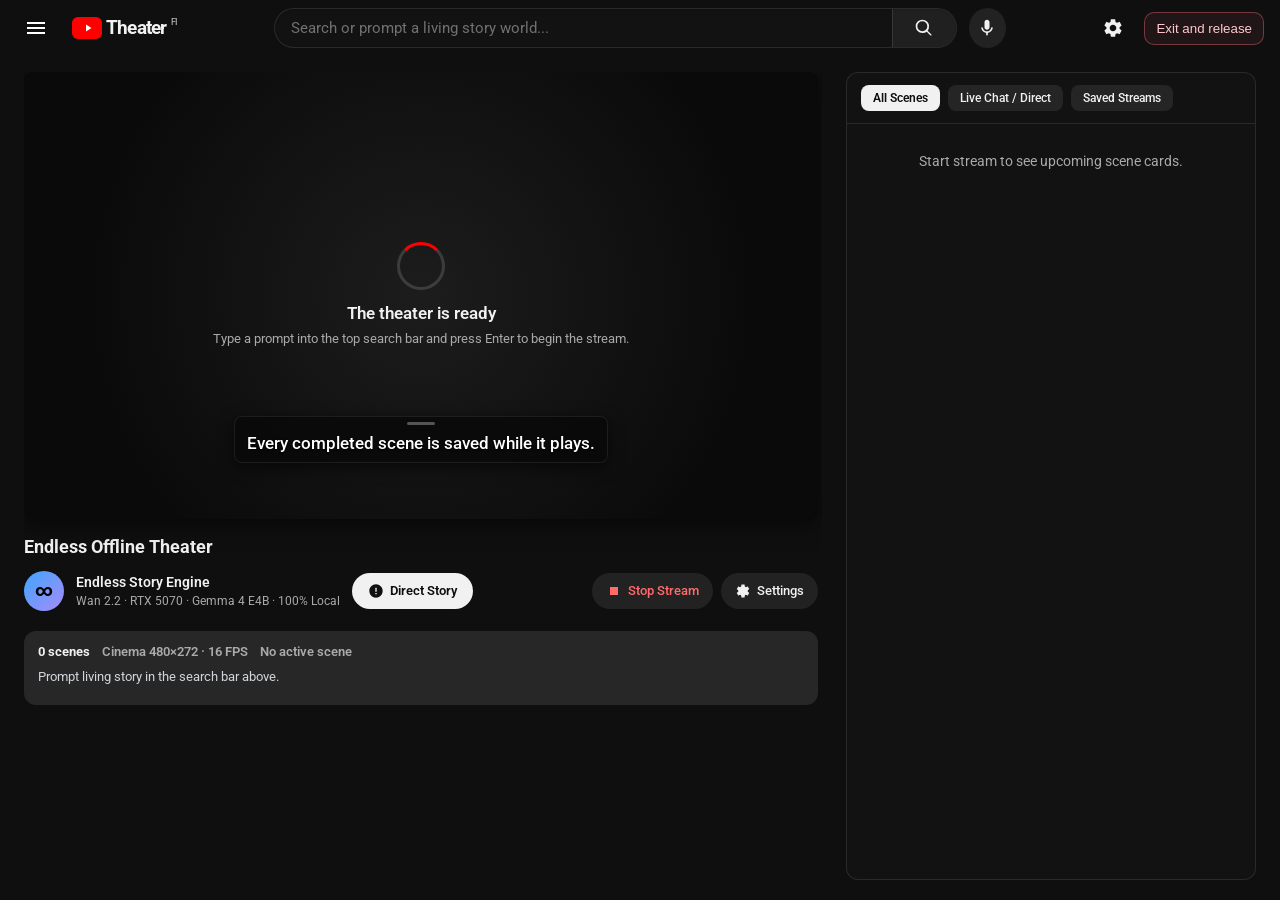
==== commit 8351d76e: "feat: complete YouTube-native UI overhaul with zero outer scroll, YouTube search prompt bar, video c" ====
--- a/static/index.html
+++ b/static/index.html
@@ -3,296 +3,285 @@
 <head>
   <meta charset="utf-8">
   <meta name="viewport" content="width=device-width, initial-scale=1">
-  <title>Endless Offline Theater</title>
-
-  <!-- Google Fonts: Google Material 3 / Ex-Apple Minimalist Typography -->
+  <title>YouTube - Endless Offline Theater</title>
+
+  <!-- Google & YouTube Standard Typography -->
   <link rel="preconnect" href="https://fonts.googleapis.com">
   <link rel="preconnect" href="https://fonts.gstatic.com" crossorigin>
-  <link href="https://fonts.googleapis.com/css2?family=Inter:wght@400;500;600;700&family=JetBrains+Mono:wght@500;600&family=Outfit:wght@500;600;700;800&display=swap" rel="stylesheet">
-
-  <!-- Modular Artist-Friendly Stylesheets -->
+  <link href="https://fonts.googleapis.com/css2?family=Roboto:wght@400;500;700&family=Roboto+Mono:wght@500&display=swap" rel="stylesheet">
+
+  <!-- YouTube Theme Stylesheets -->
   <link rel="stylesheet" href="/static/css/index.css">
   <link rel="stylesheet" href="/static/app-exit.css">
 
-  <link rel="icon" href="data:image/svg+xml,<svg xmlns='http://www.w3.org/2000/svg' viewBox='0 0 64 64'><rect width='64' height='64' rx='18' fill='%2338bdf8'/><text x='32' y='45' text-anchor='middle' font-size='42'>∞</text></svg>">
+  <link rel="icon" href="data:image/svg+xml,<svg xmlns='http://www.w3.org/2000/svg' viewBox='0 0 64 64'><rect width='64' height='64' rx='14' fill='%23ff0000'/><polygon points='26,18 46,32 26,46' fill='%23ffffff'/></svg>">
 </head>
 <body>
-<div class="shell">
-  <!-- Minimalist Header App Bar -->
-  <header class="top-bar">
-    <div class="brand">
-      <div class="brand-mark">∞</div>
-      <div>
-        <h1>Endless Offline Theater</h1>
-        <div class="sub">A resident story world that writes, speaks, moves, and archives itself</div>
-      </div>
-    </div>
-    <nav class="nav" id="topNav"></nav>
+<div class="yt-app">
+  <!-- YouTube Top Navigation Header -->
+  <header class="yt-header">
+    <div class="yt-header-left">
+      <button class="yt-menu-btn" type="button" title="Guide">
+        <svg viewBox="0 0 24 24" width="24" height="24" fill="#fff"><path d="M3 18h18v-2H3v2zm0-5h18v-2H3v2zm0-7v2h18V6H3z"/></svg>
+      </button>
+      <a class="yt-logo" href="/" title="YouTube Endless Theater">
+        <div class="yt-logo-icon">
+          <svg viewBox="0 0 24 24"><path d="M8 5v14l11-7z"/></svg>
+        </div>
+        <span class="yt-logo-text">Theater<span class="yt-logo-badge">FI</span></span>
+      </a>
+    </div>
+
+    <!-- Center YouTube Search Bar (Story Prompt Engine) -->
+    <div class="yt-header-center">
+      <form class="yt-search-form" id="ytSearchForm">
+        <input class="yt-search-input" id="ytSearchInput" type="text" placeholder="Search or prompt a living story world..." required>
+        <button class="yt-search-btn" id="btnSearchSubmit" type="submit" title="Generate Story">
+          <svg viewBox="0 0 24 24" width="20" height="20" fill="currentColor"><path d="M20.87 19.81l-4.52-4.52A7.95 7.95 0 0 0 18 10a8 8 0 1 0-8 8 7.95 7.95 0 0 0 5.29-1.65l4.52 4.52a.75.75 0 0 0 1.06-1.06zM4 10a6 6 0 1 1 6 6 6.007 6.007 0 0 1-6-6z"/></svg>
+        </button>
+      </form>
+      <button class="yt-mic-btn" id="btnOpenSettings" type="button" title="Story & Engine Settings">
+        <svg viewBox="0 0 24 24" width="20" height="20" fill="currentColor"><path d="M12 14c1.66 0 3-1.34 3-3V5c0-1.66-1.34-3-3-3S9 3.34 9 5v6c0 1.66 1.34 3 3 3zm5.91-3c-.49 0-.9.36-.98.85C16.52 14.2 14.47 16 12 16s-4.52-1.8-4.93-4.15c-.08-.49-.49-.85-.98-.85-.61 0-1.09.54-1 1.14.49 3 2.89 5.35 5.91 5.78V20c0 .55.45 1 1 1s1-.45 1-1v-2.08c3.02-.43 5.42-2.78 5.91-5.78.1-.6-.39-1.14-1-1.14z"/></svg>
+      </button>
+    </div>
+
+    <!-- Header Right Controls -->
+    <div class="yt-header-right" id="topNav">
+      <button class="yt-icon-btn" id="btnSettingsGear" type="button" title="Settings" onclick="document.getElementById('ytSettingsModal').classList.add('open')">
+        <svg viewBox="0 0 24 24" width="22" height="22" fill="currentColor"><path d="M19.14 12.94c.04-.3.06-.61.06-.94 0-.32-.02-.64-.07-.94l2.03-1.58c.18-.14.23-.41.12-.61l-1.92-3.32c-.12-.22-.37-.29-.59-.22l-2.39.96c-.5-.38-1.03-.7-1.62-.94l-.36-2.54c-.04-.24-.24-.41-.48-.41h-3.84c-.24 0-.43.17-.47.41l-.36 2.54c-.59.24-1.13.57-1.62.94l-2.39-.96c-.22-.08-.47 0-.59.22L2.74 8.87c-.12.21-.08.47.12.61l2.03 1.58c-.05.3-.09.63-.09.94s.02.64.07.94l-2.03 1.58c-.18.14-.23.41-.12.61l1.92 3.32c.12.22.37.29.59.22l2.39-.96c.5.38 1.03.7 1.62.94l.36 2.54c.05.24.24.41.48.41h3.84c.24 0 .44-.17.47-.41l.36-2.54c.59-.24 1.13-.56 1.62-.94l2.39.96c.22.08.47 0 .59-.22l1.92-3.32c.12-.22.07-.47-.12-.61l-2.01-1.58zM12 15.6c-1.98 0-3.6-1.62-3.6-3.6s1.62-3.6 3.6-3.6 3.6 1.62 3.6 3.6-1.62 3.6-3.6 3.6z"/></svg>
+      </button>
+    </div>
   </header>
 
-  <!-- Main Layout Grid -->
-  <main class="layout">
-    <!-- Left Setup Drawer -->
-    <form class="card setup-card" id="setup">
-      <div class="eyebrow">Start a Living Story</div>
-      <p class="intro" id="experienceIntro">One prompt begins a continuous local show. Gemma 4 E4B writes on CPU while the RTX 5070 creates each new scene.</p>
-
-      <div class="field">
-        <label for="prompt" id="promptLabel">Story, world, or topic</label>
-        <textarea id="prompt" required placeholder="A curious class explores the history of astronomy by traveling through a magical observatory where every discovery changes the night sky."></textarea>
-      </div>
-
-      <div class="two field">
-        <div>
-          <label for="mode">Experience</label>
-          <select id="mode">
-            <option value="edutainment" selected>Educational adventure</option>
-            <option value="dream">Endless dream</option>
-            <option value="interactive">Interactive character show</option>
-            <option value="story">Pure story</option>
-            <option value="lesson">Story-led lesson</option>
-          </select>
-        </div>
-        <div>
-          <label for="audience">Audience</label>
-          <select id="audience">
-            <option value="young">Young learners</option>
-            <option value="family" selected>Family / classroom</option>
-            <option value="teen">Teen</option>
-            <option value="adult">Adult</option>
-          </select>
-        </div>
-      </div>
-
-      <div class="field" id="learningField">
-        <label for="learning">Learning focus (optional)</label>
-        <input id="learning" placeholder="For example: Finnish ecology, fractions, ancient Egypt">
-      </div>
-
-      <div class="two field">
-        <div>
-          <label for="language">Narration language</label>
-          <select id="language">
-            <option value="en" selected>English</option>
-            <option value="fi">Finnish · suomi</option>
-            <option value="sv">Swedish · svenska</option>
-            <option value="de">German · Deutsch</option>
-            <option value="fr">French · français</option>
-            <option value="es">Spanish · español</option>
-            <option value="it">Italian · italiano</option>
-            <option value="pt">Portuguese · português</option>
-            <option value="nl">Dutch · Nederlands</option>
-            <option value="da">Danish · dansk</option>
-            <option value="et">Estonian · eesti</option>
-            <option value="lv">Latvian · latviešu</option>
-            <option value="lt">Lithuanian · lietuvių</option>
-            <option value="pl">Polish · polski</option>
-            <option value="cs">Czech · čeština</option>
-            <option value="sk">Slovak · slovenčina</option>
-            <option value="sl">Slovenian · slovenščina</option>
-            <option value="hr">Croatian · hrvatski</option>
-            <option value="hu">Hungarian · magyar</option>
-            <option value="ro">Romanian · română</option>
-            <option value="bg">Bulgarian · български</option>
-            <option value="el">Greek · ελληνικά</option>
-            <option value="ru">Russian · русский</option>
-            <option value="uk">Ukrainian · українська</option>
-            <option value="tr">Turkish · Türkçe</option>
-            <option value="ar">Arabic · العربية</option>
-            <option value="hi">Hindi · हिन्दी</option>
-            <option value="id">Indonesian · Bahasa Indonesia</option>
-            <option value="vi">Vietnamese · Tiếng Việt</option>
-            <option value="ja">Japanese · 日本語</option>
-            <option value="ko">Korean · 한국어</option>
-            <option value="na">Automatic / other</option>
-          </select>
-        </div>
-        <div>
-          <label for="voice">Offline neural voice</label>
-          <select id="voice">
-            <option value="M1" selected>M1 (Male)</option>
-            <option value="M2">M2 (Male)</option>
-            <option value="M3">M3 (Male)</option>
-            <option value="M4">M4 (Male)</option>
-            <option value="M5">M5 (Male)</option>
-            <option value="F1">F1 (Female)</option>
-            <option value="F2">F2 (Female)</option>
-            <option value="F3">F3 (Female)</option>
-            <option value="F4">F4 (Female)</option>
-            <option value="F5">F5 (Female)</option>
-          </select>
-          <div style="display:flex;align-items:center;gap:8px;margin-top:8px;">
-            <button class="btn-ghost" id="previewVoice" type="button" style="padding:5px 10px;font-size:11px;">Hear voice</button>
-            <audio id="voiceSample" controls hidden style="height:32px;max-width:180px;"></audio>
-          </div>
-        </div>
-      </div>
-
-      <div class="field" style="border:1px solid rgba(129,140,248,0.22);background:rgba(129,140,248,0.04);border-radius:var(--radius-sm);padding:12px;">
-        <label for="translationLanguage">Language-Learning Translation</label>
-        <select id="translationLanguage">
-          <option value="">Off · speak story language only</option>
+  <!-- YouTube Main Watch Grid (100vh, zero outer page scroll) -->
+  <main class="yt-main">
+    <!-- Left Column: Video Player & Watch Details -->
+    <div class="yt-player-col">
+      <!-- 16:9 Video Player Viewport -->
+      <div class="yt-player-container" id="ytPlayerContainer">
+        <video id="playerA" playsinline preload="auto"></video>
+        <video id="playerB" playsinline preload="auto"></video>
+
+        <!-- YouTube Closed Captions (CC) Draggable Overlay -->
+        <div class="yt-caption-window" id="ytCaptionWindow" title="Drag to reposition captions">
+          <div class="yt-caption-handle">
+            <div class="yt-caption-pill"></div>
+          </div>
+          <div class="yt-caption-tools">
+            <button class="yt-caption-tool-btn" id="btnResetCaptionPos" type="button" title="Reset caption position">Reset</button>
+          </div>
+          <div class="yt-caption-text" id="ytCaptionText">
+            <span>Every completed scene is saved while it plays.</span>
+          </div>
+        </div>
+
+        <!-- Waiting / Continuity Buffer Engine Overlay -->
+        <div class="yt-player-waiting" id="playerWaiting">
+          <div>
+            <div class="yt-waiting-spinner"></div>
+            <strong id="waitTitle">The theater is ready</strong>
+            <p id="waitText">Type a prompt into the top search bar and press Enter to begin the stream.</p>
+          </div>
+        </div>
+
+        <!-- YouTube Bottom Controls Bar Overlay -->
+        <div class="yt-controls-overlay" id="ytControlsOverlay">
+          <!-- Scrubber Progress Bar -->
+          <div class="yt-scrubber-bar" id="scrubberBar">
+            <div class="yt-scrubber-played" id="scrubberPlayed"></div>
+          </div>
+
+          <div class="yt-controls-row">
+            <!-- Left Controls: Play/Pause, Next, Volume, Time, LIVE chip -->
+            <div class="yt-controls-left">
+              <button class="yt-ctrl-btn" id="btnPlayPause" type="button" title="Play/Pause">
+                <svg viewBox="0 0 24 24"><path d="M8 5v14l11-7z"/></svg>
+              </button>
+              <button class="yt-ctrl-btn" id="btnNextScene" type="button" title="Next Scene">
+                <svg viewBox="0 0 24 24"><path d="M6 18l8.5-6L6 6v12zM16 6v12h2V6h-2z"/></svg>
+              </button>
+              <button class="yt-ctrl-btn" id="btnMute" type="button" title="Mute/Unmute">
+                <svg viewBox="0 0 24 24"><path d="M3 9v6h4l5 5V4L7 9H3zm13.5 3c0-1.77-1.02-3.29-2.5-4.03v8.05c1.48-.73 2.5-2.25 2.5-4.02zM14 3.23v2.06c2.89.86 5 3.54 5 6.71s-2.11 5.85-5 6.71v2.06c4.01-.91 7-4.49 7-8.77s-2.99-7.86-7-8.77z"/></svg>
+              </button>
+              <div class="yt-time-display">
+                <span class="yt-live-chip">
+                  <span class="yt-live-dot"></span>
+                  <span id="liveStatusBadge">IDLE</span>
+                </span>
+                <span id="currentTimeDisplay">0:00 / 0:00</span>
+              </div>
+            </div>
+
+            <!-- Right Controls: CC, Settings, Fullscreen -->
+            <div class="yt-controls-right">
+              <button class="yt-ctrl-btn cc-active" id="btnCc" type="button" title="Subtitles/closed captions (c)">
+                <svg viewBox="0 0 24 24"><path d="M19 4H5a2 2 0 0 0-2 2v12a2 2 0 0 0 2 2h14a2 2 0 0 0 2-2V6a2 2 0 0 0-2-2zm-8 7H9.5v-.5h-2v3h2V13H11v1a1 1 0 0 1-1 1H7a1 1 0 0 1-1-1v-4a1 1 0 0 1 1-1h3a1 1 0 0 1 1 1v1zm7 0h-1.5v-.5h-2v3h2V13H18v1a1 1 0 0 1-1 1h-3a1 1 0 0 1-1-1v-4a1 1 0 0 1 1-1h3a1 1 0 0 1 1 1v1z"/></svg>
+              </button>
+              <button class="yt-ctrl-btn" type="button" title="Settings" onclick="document.getElementById('ytSettingsModal').classList.add('open')">
+                <svg viewBox="0 0 24 24"><path d="M12 15.6a3.6 3.6 0 1 0 0-7.2 3.6 3.6 0 0 0 0 7.2zM19.14 12.94c.04-.3.06-.61.06-.94s-.02-.64-.07-.94l2.03-1.58c.18-.14.23-.41.12-.61l-1.92-3.32c-.12-.22-.37-.29-.59-.22l-2.39.96c-.5-.38-1.03-.7-1.62-.94l-.36-2.54c-.04-.24-.24-.41-.48-.41h-3.84c-.24 0-.43.17-.47.41l-.36 2.54c-.59.24-1.13.57-1.62.94l-2.39-.96c-.22-.08-.47 0-.59.22L2.74 8.87c-.12.21-.08.47.12.61l2.03 1.58c-.05.3-.09.63-.09.94s.02.64.07.94l-2.03 1.58c-.18.14-.23.41-.12.61l1.92 3.32c.12.22.37.29.59.22l2.39-.96c.5.38 1.03.7 1.62.94l.36 2.54c.05.24.24.41.48.41h3.84c.24 0 .44-.17.47-.41l.36-2.54c.59-.24 1.13-.56 1.62-.94l2.39.96c.22.08.47 0 .59-.22l1.92-3.32c.12-.22.07-.47-.12-.61l-2.01-1.58z"/></svg>
+              </button>
+              <button class="yt-ctrl-btn" id="btnFullscreen" type="button" title="Full screen (f)">
+                <svg viewBox="0 0 24 24"><path d="M7 14H5v5h5v-2H7v-3zm-2-4h2V7h3V5H5v5zm12 7h-3v2h5v-5h-2v3zM14 5v2h3v3h2V5h-5z"/></svg>
+              </button>
+            </div>
+          </div>
+        </div>
+      </div>
+
+      <!-- Video Primary Title -->
+      <h1 class="yt-primary-title" id="primaryVideoTitle">Endless Offline Theater</h1>
+
+      <!-- Channel Row & Action Buttons -->
+      <div class="yt-channel-row">
+        <div class="yt-channel-left">
+          <div class="yt-channel-avatar">∞</div>
+          <div class="yt-channel-info">
+            <div class="yt-channel-name">Endless Story Engine</div>
+            <div class="yt-channel-subs">Wan 2.2 · RTX 5070 · Gemma 4 E4B · 100% Local</div>
+          </div>
+          <button class="yt-btn-subscribe" id="btnOpenDirectTab" type="button" onclick="document.getElementById('tabChat').click()">
+            <svg viewBox="0 0 24 24" width="16" height="16" fill="currentColor"><path d="M12 2C6.48 2 2 6.48 2 12s4.48 10 10 10 10-4.48 10-10S17.52 2 12 2zm1 15h-2v-2h2v2zm0-4h-2V7h2v6z"/></svg>
+            <span>Direct Story</span>
+          </button>
+        </div>
+
+        <div class="yt-action-pills">
+          <button class="yt-pill-btn danger" id="btnStopStream" type="button" disabled title="Stop and keep archive">
+            <svg viewBox="0 0 24 24" width="16" height="16" fill="currentColor"><path d="M6 6h12v12H6z"/></svg>
+            <span>Stop Stream</span>
+          </button>
+          <button class="yt-pill-btn" type="button" onclick="document.getElementById('ytSettingsModal').classList.add('open')">
+            <svg viewBox="0 0 24 24" width="16" height="16" fill="currentColor"><path d="M19.14 12.94c.04-.3.06-.61.06-.94s-.02-.64-.07-.94l2.03-1.58c.18-.14.23-.41.12-.61l-1.92-3.32c-.12-.22-.37-.29-.59-.22l-2.39.96c-.5-.38-1.03-.7-1.62-.94l-.36-2.54c-.04-.24-.24-.41-.48-.41h-3.84c-.24 0-.43.17-.47.41l-.36 2.54c-.59.24-1.13.57-1.62.94l-2.39-.96c-.22-.08-.47 0-.59.22L2.74 8.87c-.12.21-.08.47.12.61l2.03 1.58c-.05.3-.09.63-.09.94s.02.64.07.94l-2.03 1.58c-.18.14-.23.41-.12.61l1.92 3.32c.12.22.37.29.59.22l2.39-.96c.5.38 1.03.7 1.62.94l.36 2.54c.05.24.24.41.48.41h3.84c.24 0 .44-.17.47-.41l.36-2.54c.59-.24 1.13-.56 1.62-.94l2.39.96c.22.08.47 0 .59-.22l1.92-3.32c.12-.22.07-.47-.12-.61l-2.01-1.58zM12 15.6a3.6 3.6 0 1 0 0-7.2 3.6 3.6 0 0 0 0 7.2z"/></svg>
+            <span>Settings</span>
+          </button>
+        </div>
+      </div>
+
+      <!-- YouTube Description Card -->
+      <div class="yt-desc-card">
+        <div class="yt-desc-header">
+          <strong id="descViews">0 scenes</strong>
+          <span id="descDate">Cinema 480×272 · 16 FPS</span>
+          <span id="sceneNoBadge">No active scene</span>
+        </div>
+        <div id="descPromptText" style="color:#d1d5db;margin-bottom:6px;">Prompt living story in the search bar above.</div>
+        <div class="yt-desc-fact" id="descFactBox" hidden></div>
+      </div>
+    </div>
+
+    <!-- Right Column: YouTube Up Next Sidebar / Live Chat -->
+    <div class="yt-sidebar-col">
+      <div class="yt-sidebar-header">
+        <div class="yt-sidebar-tabs">
+          <button class="yt-chip active" id="tabScenes" type="button">All Scenes</button>
+          <button class="yt-chip" id="tabChat" type="button">Live Chat / Direct</button>
+          <button class="yt-chip" id="tabSaved" type="button">Saved Streams</button>
+        </div>
+      </div>
+
+      <!-- Scrollable Sidebar Body -->
+      <div class="yt-sidebar-body" id="sidebarBody">
+        <div style="color:var(--yt-text-secondary);padding:16px;text-align:center;">
+          Start stream to see upcoming scene cards.
+        </div>
+      </div>
+    </div>
+  </main>
+</div>
+
+<!-- YouTube Settings Flyout Modal -->
+<div class="yt-modal-backdrop" id="ytSettingsModal">
+  <div class="yt-modal-content">
+    <div class="yt-modal-header">
+      <h3>Stream & Story Settings</h3>
+      <button class="yt-modal-close" id="btnCloseSettings" type="button">✕</button>
+    </div>
+
+    <div class="yt-form-group">
+      <label for="modeSelect">Experience Mode</label>
+      <select id="modeSelect">
+        <option value="edutainment" selected>Educational Adventure</option>
+        <option value="dream">Endless Dream</option>
+        <option value="interactive">Interactive Character Show</option>
+        <option value="story">Pure Story</option>
+        <option value="lesson">Story-led Lesson</option>
+      </select>
+    </div>
+
+    <div class="yt-form-group">
+      <label for="audienceSelect">Audience Level</label>
+      <select id="audienceSelect">
+        <option value="young">Young Learners</option>
+        <option value="family" selected>Family / Classroom</option>
+        <option value="teen">Teen</option>
+        <option value="adult">Adult</option>
+      </select>
+    </div>
+
+    <div class="yt-form-group" id="learningGroup">
+      <label for="learningInput">Learning Focus (Optional)</label>
+      <input id="learningInput" type="text" placeholder="e.g. astronomy, ecology, history">
+    </div>
+
+    <div style="display:grid;grid-template-columns:1fr 1fr;gap:12px;">
+      <div class="yt-form-group">
+        <label for="languageSelect">Narration Language</label>
+        <select id="languageSelect">
+          <option value="en" selected>English</option>
+          <option value="fi">Finnish · suomi</option>
+          <option value="sv">Swedish · svenska</option>
+          <option value="de">German · Deutsch</option>
+          <option value="fr">French · français</option>
+          <option value="es">Spanish · español</option>
+          <option value="it">Italian · italiano</option>
+          <option value="pt">Portuguese · português</option>
+          <option value="ja">Japanese · 日本語</option>
         </select>
-        <small class="sub" id="translationNote" style="display:block;margin-top:6px;font-size:11px;">Optional: after every story sentence, show and speak its translation.</small>
-      </div>
-
-      <div class="cinema-banner">
-        <b>Cinema Preview Default</b>
-        <small>480 × 272 · 81 source frames · 16 FPS · 80–110 total spoken words</small>
-      </div>
-
-      <details>
-        <summary>Advanced Custom Generation</summary>
-        <div class="advanced-grid">
-          <div class="field"><label for="qualityWidth">Width</label><input id="qualityWidth" type="number" min="192" max="832" step="16" value="480"></div>
-          <div class="field"><label for="qualityHeight">Height</label><input id="qualityHeight" type="number" min="192" max="832" step="16" value="272"></div>
-          <div class="field"><label for="qualityFrames">Source frames</label><input id="qualityFrames" type="number" min="9" max="81" step="4" value="81"></div>
-          <div class="field"><label for="qualityFps">Playback FPS</label><input id="qualityFps" type="number" min="1" max="60" step="1" value="16"></div>
-          <div class="field"><label for="minWords">Min spoken words</label><input id="minWords" type="number" min="30" max="1200" step="10" value="80"></div>
-          <div class="field"><label for="maxWords">Max spoken words</label><input id="maxWords" type="number" min="30" max="2400" step="10" value="110"></div>
-          <div class="field"><label for="maxSlow">Max slow-motion</label><input id="maxSlow" type="number" min="1" max="20" step="0.5" value="8"></div>
-          <div class="field"><label for="contextCompactionScenes">Compaction interval (scenes)</label><input id="contextCompactionScenes" type="number" min="0" max="200" step="5" value="30"></div>
-          <div class="field"><label for="seed">World seed (-1 random)</label><input id="seed" type="number" min="-1" value="-1"></div>
-          <div class="advanced-note">Width and height must be multiples of 16. Frames must be 9-81 (4n+1). Context compaction preserves structured continuity.</div>
-        </div>
-      </details>
-
-      <button class="btn-primary" id="start" type="submit">
-        <span>Start Endless Theater</span>
-      </button>
-      <p class="sub" style="font-size:11px;text-align:center;margin:10px 0 0;">Narration never begins before its visual exists. The safe buffer takes a few minutes.</p>
-
-      <div class="offline-card">
-        <b>Designed for this PC</b><br>
-        Gemma 4 E4B writes in RAM. Supertonic 3 speaks on Ryzen CPU while Wan renders on RTX 5070. No cloud or network used.
-      </div>
-
-      <section style="margin-top:20px;border-top:1px solid var(--border-subtle);padding-top:16px;">
-        <div class="eyebrow">Saved Theater Sessions</div>
-        <div class="queue-chips" id="recent" style="flex-direction:column;gap:8px;">
-          <span class="sub" style="font-size:12px;">No sessions yet.</span>
-        </div>
-      </section>
-    </form>
-
-    <!-- Right Theater Stage Card -->
-    <section class="card theater-stage">
-      <div class="stage-desk">
-        <div class="stage-desk-title" id="deskTitle">Theater Screen</div>
-        <div class="badge badge-live" id="machine">
-          <span class="badge-dot"></span>
-          <span>Idle · fully offline</span>
-        </div>
-      </div>
-
-      <!-- Video Screen Viewport with Draggable YouTube Realtime Subtitle Overlay -->
-      <div class="screen-container">
-        <div class="screen-viewport" id="screen">
-          <video id="playerA" playsinline preload="auto"></video>
-          <video id="playerB" playsinline preload="auto"></video>
-
-          <!-- Top-Right Screen Controls -->
-          <div class="screen-tools">
-            <button class="screen-tool-btn" id="mute" type="button">Sound on</button>
-            <button class="screen-tool-btn" id="fullscreen" type="button">Full screen</button>
-          </div>
-
-          <!-- YouTube-Inspired Draggable Real-Time Subtitles Overlay -->
-          <div class="caption-overlay" id="captionOverlay" title="Drag to reposition subtitles anywhere on stage">
-            <div class="caption-drag-handle">
-              <div class="caption-drag-pill"></div>
-            </div>
-            <div class="caption-tools">
-              <button class="caption-tool-btn" id="captionResetPos" type="button" title="Reset subtitle position to bottom center">Reset</button>
-            </div>
-            <div class="caption-body" id="captionBody">
-              <span>Every completed scene is saved while it plays.</span>
-            </div>
-          </div>
-
-          <!-- Waiting & Continuity Buffer Screen -->
-          <div class="stage-waiting" id="waiting">
-            <div>
-              <div class="waiting-orb"></div>
-              <strong id="waitTitle">The theater is ready</strong>
-              <p id="waitText">Enter a prompt. The first narration will wait for a matching generated visual and a second scene will be prepared as a continuity buffer.</p>
-              <button class="btn-primary" id="resumePlay" type="button" style="display:none;margin:16px auto 0;width:auto;padding:0 24px;">Begin Playback</button>
-            </div>
-          </div>
-        </div>
-      </div>
-
-      <!-- Active Scene Details -->
-      <section class="scene-meta">
-        <div class="scene-meta-top">
-          <div>
-            <div class="scene-no" id="sceneNo">No active scene</div>
-            <h2 class="scene-title" id="sceneTitle">Your story will appear here</h2>
-          </div>
-          <span class="badge" id="clock" style="font-family:var(--font-family-mono);font-size:12px;">00:00</span>
-        </div>
-        <div class="learning-fact" id="learningPoint" hidden></div>
-      </section>
-
-      <!-- Telemetry Strip -->
-      <section class="telemetry">
-        <div class="metric"><small>Ready Scenes</small><b id="readyCount">0</b></div>
-        <div class="metric"><small>Playable Buffer</small><b id="bufferTime">0s</b></div>
-        <div class="metric"><small>Writer CPU</small><b id="plannerSpeed">—</b></div>
-        <div class="metric"><small>Scene Cadence</small><b id="productionTime">—</b></div>
-        <div class="metric"><small>Coverage Ratio</small><b id="coverage">—</b></div>
-      </section>
-
-      <!-- Buffer Health Rail -->
-      <section style="padding:14px 22px;">
-        <div style="display:flex;justify-content:space-between;font-size:11px;color:var(--text-muted);margin-bottom:6px;font-family:var(--font-family-display);">
-          <span>CONTINUITY BUFFER</span>
-          <span id="bufferHealth">Waiting for unique scenes</span>
-        </div>
-        <div class="buffer-rail"><span class="buffer-fill" id="bufferBar"></span></div>
-      </section>
-
-      <!-- Live Direction Control Bar -->
-      <section class="live-control">
-        <div class="live-head">
-          <div>
-            <b id="liveControlTitle">Direct the world while it runs</b>
-            <small id="liveControlHelp">By default direction waits behind every scene Gemma already planned, wasting no work and creating no deliberate gap.</small>
-          </div>
-        </div>
-        <div class="live-compose">
-          <textarea id="liveText" maxlength="500" disabled placeholder="For example: A sudden summer storm forces everyone into the old lighthouse."></textarea>
-          <select id="liveScope" disabled>
-            <option value="audience_message" hidden disabled>Chat message to host</option>
-            <option value="next_scene">One-scene event</option>
-            <option value="persistent">Persistent world rule</option>
-          </select>
-          <select id="liveDelivery" disabled>
-            <option value="after_buffer">After planned buffer · no replan</option>
-            <option value="next_unrendered">Next unrendered · replace plans</option>
-          </select>
-          <button class="btn-primary" id="liveSend" type="button" disabled style="height:42px;padding:0 18px;width:auto;">Direct story</button>
-        </div>
-        <div class="directive-list" id="directiveList"></div>
-        <div class="sub" id="liveEffect" style="font-size:11px;margin-top:8px;">Start or open a theater session to direct it. Directions cannot override premise or verified facts.</div>
-      </section>
-
-      <!-- Timeline & Archive Actions -->
-      <section class="timeline-queue">
-        <div class="eyebrow">Live Story Timeline</div>
-        <div class="queue-chips" id="queue">
-          <span class="sub" style="font-size:12px;">New scenes will populate this timeline without reusing media assets.</span>
-        </div>
-        <div style="display:flex;justify-content:space-between;align-items:center;margin-top:16px;flex-wrap:wrap;gap:12px;">
-          <div style="display:flex;gap:10px;">
-            <button class="btn-danger" id="stop" type="button" disabled>Stop and keep archive</button>
-            <button class="btn-ghost" id="continueStory" type="button" hidden>Continue generating</button>
-          </div>
-          <div class="sub" style="font-size:11.5px;">Archive: ordinary MP4 + JSON + M3U8 files</div>
-        </div>
-      </section>
-    </section>
-  </main>
+      </div>
+      <div class="yt-form-group">
+        <label for="voiceSelect">Neural Voice</label>
+        <select id="voiceSelect">
+          <option value="M1" selected>M1 (Male)</option>
+          <option value="M2">M2 (Male)</option>
+          <option value="M3">M3 (Male)</option>
+          <option value="F1">F1 (Female)</option>
+          <option value="F2">F2 (Female)</option>
+          <option value="F3">F3 (Female)</option>
+        </select>
+      </div>
+    </div>
+
+    <div style="display:flex;align-items:center;gap:10px;">
+      <button class="yt-pill-btn" id="btnPreviewVoice" type="button" style="height:32px;font-size:12px;">Hear Voice</button>
+      <audio id="voiceSampleAudio" controls hidden style="height:32px;max-width:180px;"></audio>
+    </div>
+
+    <div class="yt-form-group">
+      <label for="transLanguageSelect">Language-Learning Translation</label>
+      <select id="transLanguageSelect">
+        <option value="">Off · Speak story language only</option>
+      </select>
+    </div>
+
+    <details style="border:1px solid var(--yt-border);border-radius:6px;padding:10px;background:rgba(0,0,0,0.2);">
+      <summary style="cursor:pointer;font-size:12px;font-weight:600;color:var(--yt-text-secondary);">Advanced Quality (Cinema Default: 480×272 · 16 FPS)</summary>
+      <div style="display:grid;grid-template-columns:1fr 1fr;gap:10px;margin-top:10px;">
+        <div class="yt-form-group"><label>Width</label><input id="qualityWidth" type="number" min="192" max="832" step="16" value="480"></div>
+        <div class="yt-form-group"><label>Height</label><input id="qualityHeight" type="number" min="192" max="832" step="16" value="272"></div>
+        <div class="yt-form-group"><label>Frames</label><input id="qualityFrames" type="number" min="9" max="81" step="4" value="81"></div>
+        <div class="yt-form-group"><label>FPS</label><input id="qualityFps" type="number" min="1" max="60" step="1" value="16"></div>
+        <div class="yt-form-group"><label>Min Words</label><input id="minWords" type="number" min="30" max="1200" step="10" value="80"></div>
+        <div class="yt-form-group"><label>Max Words</label><input id="maxWords" type="number" min="30" max="2400" step="10" value="110"></div>
+        <div class="yt-form-group"><label>Max Slow</label><input id="maxSlow" type="number" min="1" max="20" step="0.5" value="8"></div>
+        <div class="yt-form-group"><label>Compaction Interval</label><input id="compactionScenes" type="number" min="0" max="200" step="5" value="30"></div>
+        <div class="yt-form-group" style="grid-column:1/-1;"><label>World Seed (-1 random)</label><input id="seedInput" type="number" min="-1" value="-1"></div>
+      </div>
+    </details>
+
+    <button class="yt-btn-subscribe" type="button" style="width:100%;justify-content:center;margin-top:8px;" onclick="document.getElementById('ytSettingsModal').classList.remove('open')">
+      Done
+    </button>
+  </div>
 </div>
 
 <div class="toast" id="toast"></div>
--- a/static/css/index.css
+++ b/static/css/index.css
@@ -1,14 +1,13 @@
 /**
  * ============================================================================
- * ENDLESS THEATER MAIN STYLESHEET (index.css)
- * ============================================================================
- * Modular stylesheet entrypoint. Imports design tokens, layout grids,
- * component styles, subtitle overlays, and animation keyframes.
+ * YOUTUBE THEATER STYLESHEET ENTRYPOINT (index.css)
  * ============================================================================
  */
 
 @import url("./tokens.css");
 @import url("./layout.css");
+@import url("./youtube-player.css");
+@import url("./subtitles.css");
+@import url("./youtube-sidebar.css");
 @import url("./components.css");
-@import url("./subtitles.css");
 @import url("./animations.css");
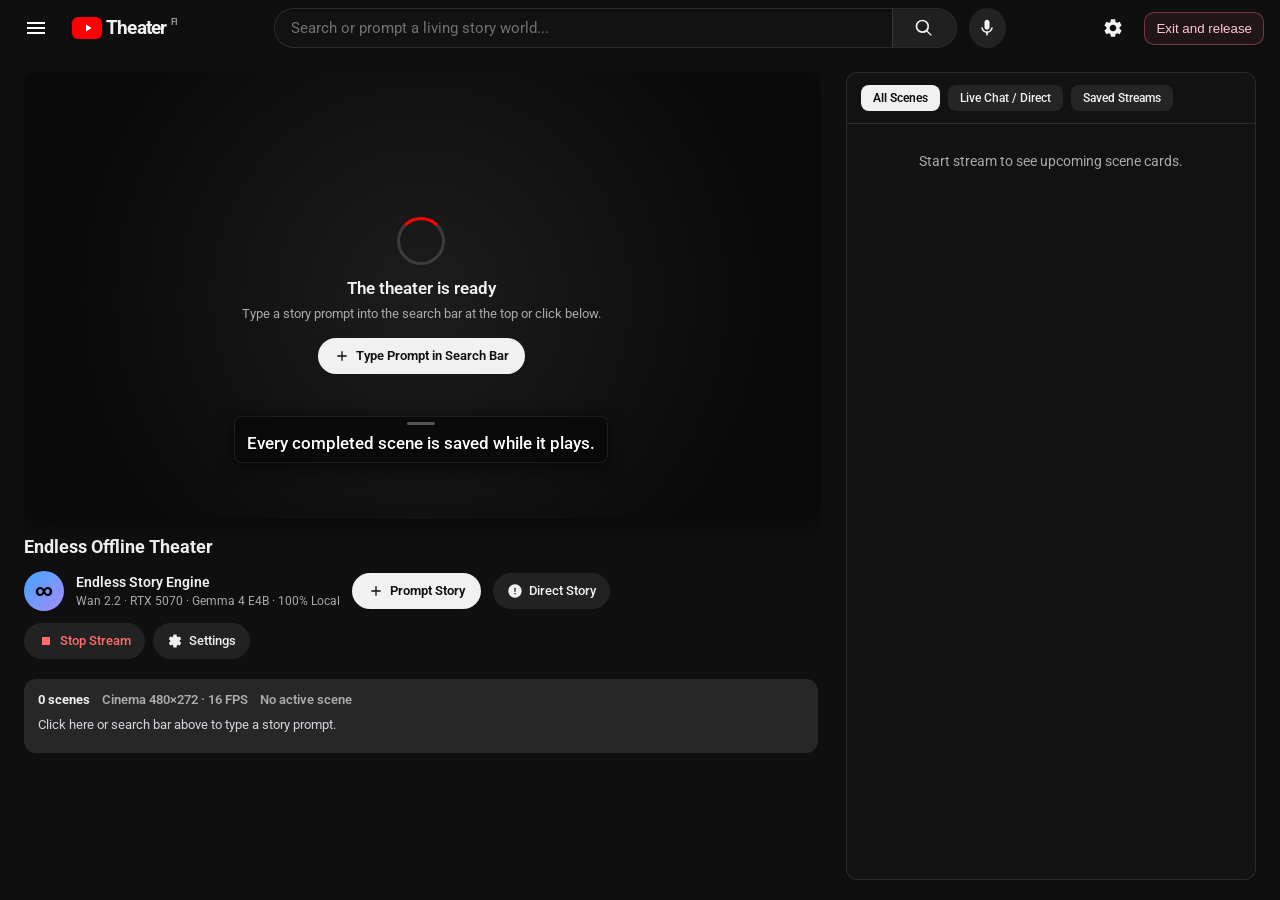
==== commit ec426592: "feat: add direct Prompt Story buttons on player overlay and channel row" ====
--- a/static/index.html
+++ b/static/index.html
@@ -80,7 +80,11 @@
           <div>
             <div class="yt-waiting-spinner"></div>
             <strong id="waitTitle">The theater is ready</strong>
-            <p id="waitText">Type a prompt into the top search bar and press Enter to begin the stream.</p>
+            <p id="waitText">Type a story prompt into the search bar at the top or click below.</p>
+            <button class="yt-btn-subscribe" id="btnFocusSearchFromWaiting" type="button" style="margin:14px auto 0;display:inline-flex;" onclick="document.getElementById('ytSearchInput').focus();">
+              <svg viewBox="0 0 24 24" width="16" height="16" fill="currentColor"><path d="M19 13h-6v6h-2v-6H5v-2h6V5h2v6h6v2z"/></svg>
+              <span>Type Prompt in Search Bar</span>
+            </button>
           </div>
         </div>
 
@@ -139,7 +143,11 @@
             <div class="yt-channel-name">Endless Story Engine</div>
             <div class="yt-channel-subs">Wan 2.2 · RTX 5070 · Gemma 4 E4B · 100% Local</div>
           </div>
-          <button class="yt-btn-subscribe" id="btnOpenDirectTab" type="button" onclick="document.getElementById('tabChat').click()">
+          <button class="yt-btn-subscribe" id="btnStartStoryPrompt" type="button" onclick="document.getElementById('ytSearchInput').focus();">
+            <svg viewBox="0 0 24 24" width="16" height="16" fill="currentColor"><path d="M19 13h-6v6h-2v-6H5v-2h6V5h2v6h6v2z"/></svg>
+            <span>Prompt Story</span>
+          </button>
+          <button class="yt-pill-btn" id="btnOpenDirectTab" type="button" onclick="document.getElementById('tabChat').click()">
             <svg viewBox="0 0 24 24" width="16" height="16" fill="currentColor"><path d="M12 2C6.48 2 2 6.48 2 12s4.48 10 10 10 10-4.48 10-10S17.52 2 12 2zm1 15h-2v-2h2v2zm0-4h-2V7h2v6z"/></svg>
             <span>Direct Story</span>
           </button>
@@ -158,13 +166,13 @@
       </div>
 
       <!-- YouTube Description Card -->
-      <div class="yt-desc-card">
+      <div class="yt-desc-card" onclick="document.getElementById('ytSearchInput').focus();" title="Click to prompt in search bar">
         <div class="yt-desc-header">
           <strong id="descViews">0 scenes</strong>
           <span id="descDate">Cinema 480×272 · 16 FPS</span>
           <span id="sceneNoBadge">No active scene</span>
         </div>
-        <div id="descPromptText" style="color:#d1d5db;margin-bottom:6px;">Prompt living story in the search bar above.</div>
+        <div id="descPromptText" style="color:#d1d5db;margin-bottom:6px;">Click here or search bar above to type a story prompt.</div>
         <div class="yt-desc-fact" id="descFactBox" hidden></div>
       </div>
     </div>
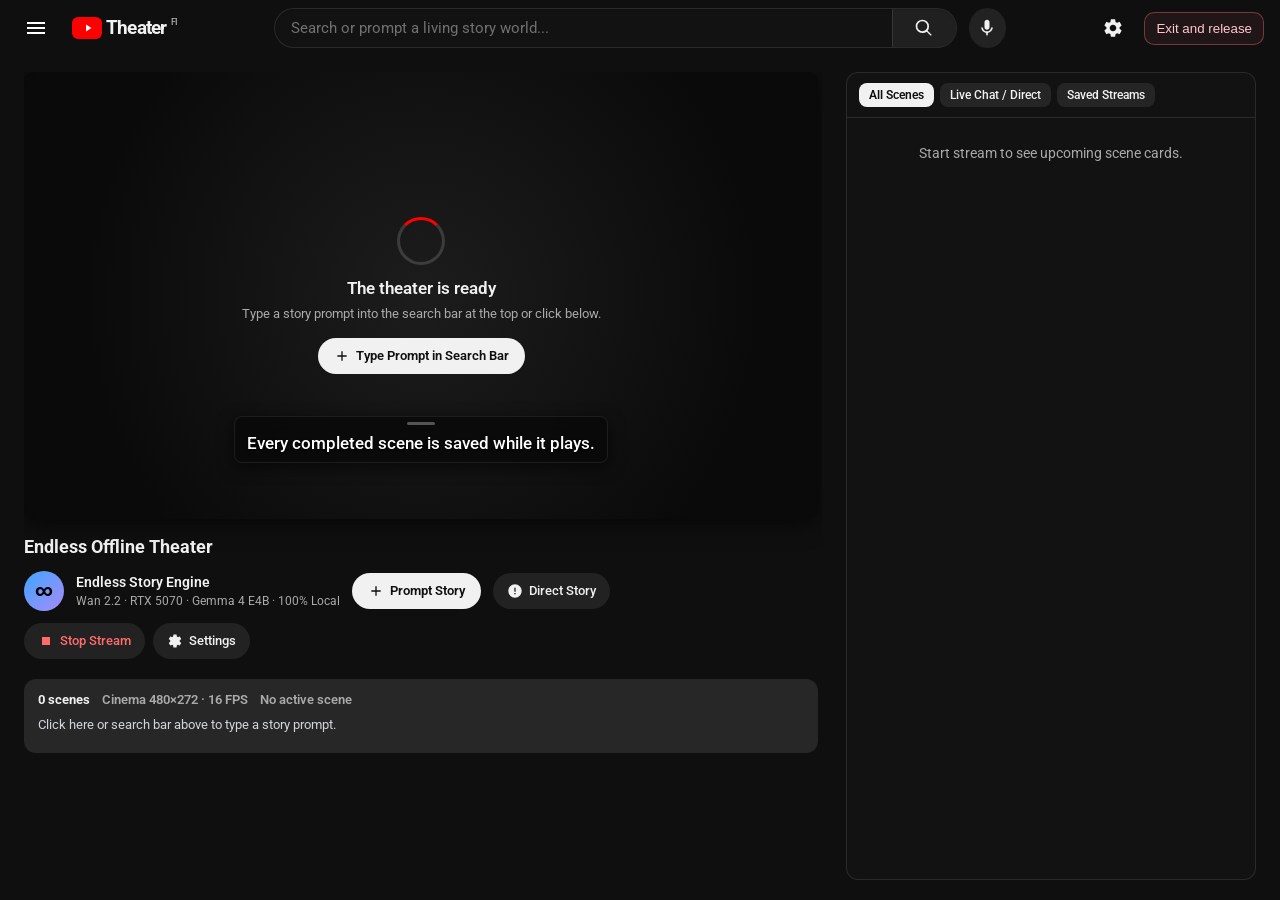
==== commit ac13924a: "docs: add minimum and recommended system requirements table to README and Settings modal" ====
--- a/static/index.html
+++ b/static/index.html
@@ -286,6 +286,16 @@
       </div>
     </details>
 
+    <details style="border:1px solid var(--yt-border);border-radius:6px;padding:10px;background:rgba(0,0,0,0.2);">
+      <summary style="cursor:pointer;font-size:12px;font-weight:600;color:var(--yt-text-secondary);">💻 System Requirements</summary>
+      <div style="font-size:11.5px;color:var(--yt-text-secondary);line-height:1.45;margin-top:8px;display:flex;flex-direction:column;gap:6px;">
+        <div><b>GPU VRAM:</b> 12 GB Minimum (RTX 3060/4070/5070) · 16–24 GB Recommended</div>
+        <div><b>System RAM:</b> 32 GB Minimum (Gemma + Python + ComfyUI cache ~28–35 GB) · 64 GB Recommended</div>
+        <div><b>CPU:</b> 8-Core Minimum (Ryzen 7 / i7) · 16-Core Recommended (Ryzen 9 7950X / i9)</div>
+        <div><b>Storage:</b> 100 GB+ free on NVMe SSD</div>
+      </div>
+    </details>
+
     <button class="yt-btn-subscribe" type="button" style="width:100%;justify-content:center;margin-top:8px;" onclick="document.getElementById('ytSettingsModal').classList.remove('open')">
       Done
     </button>
